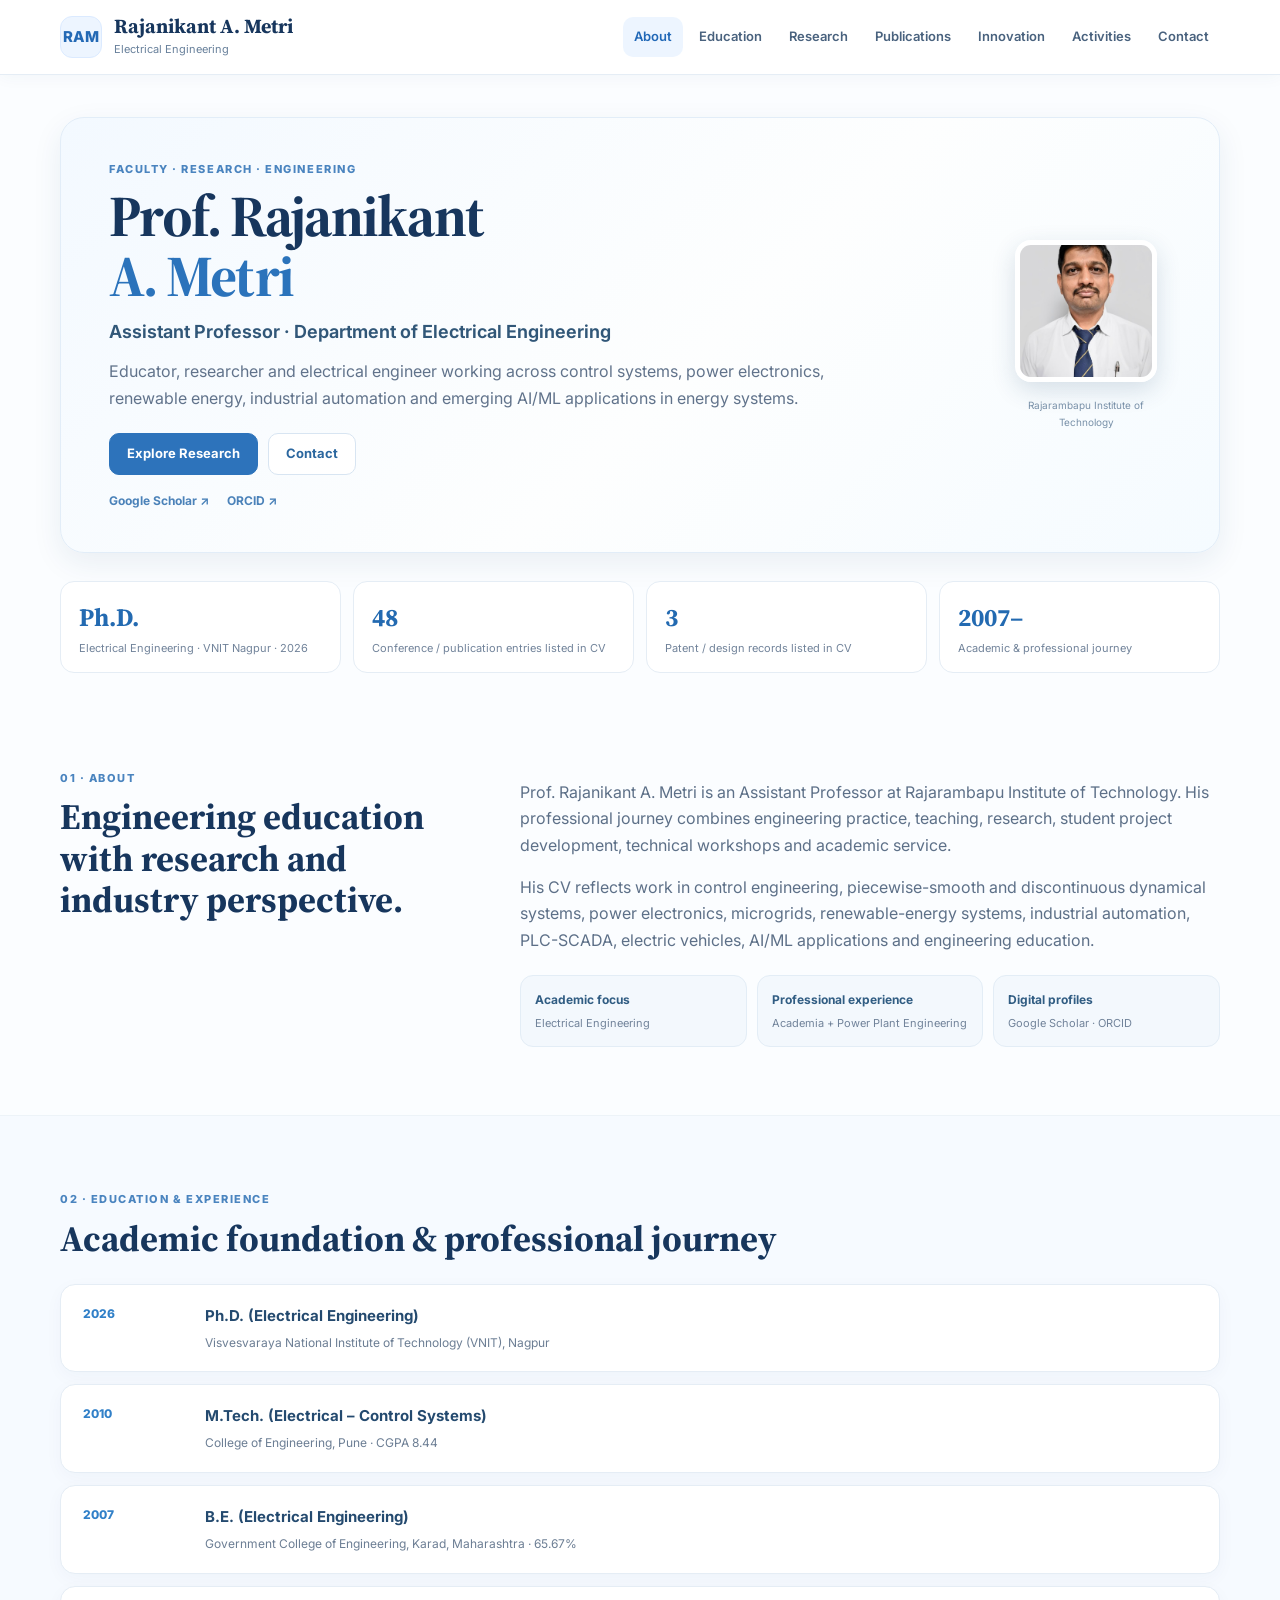
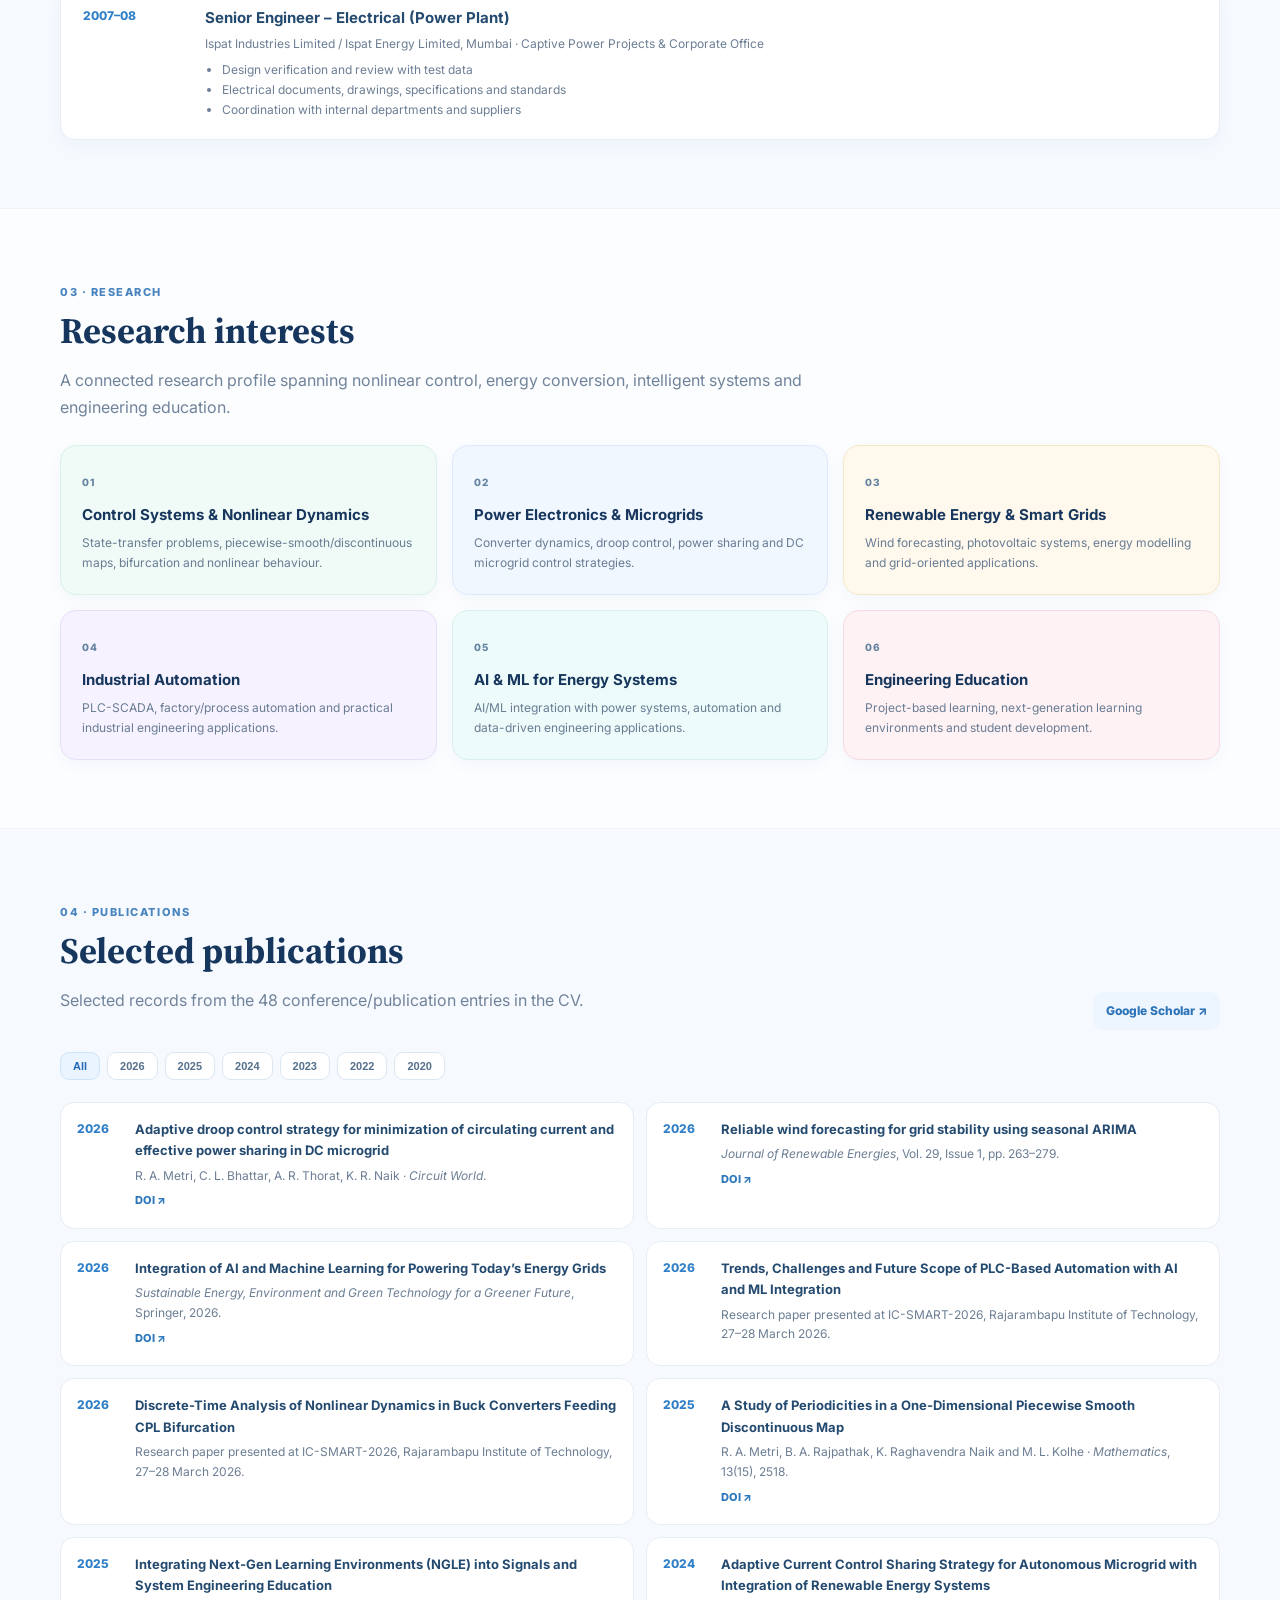
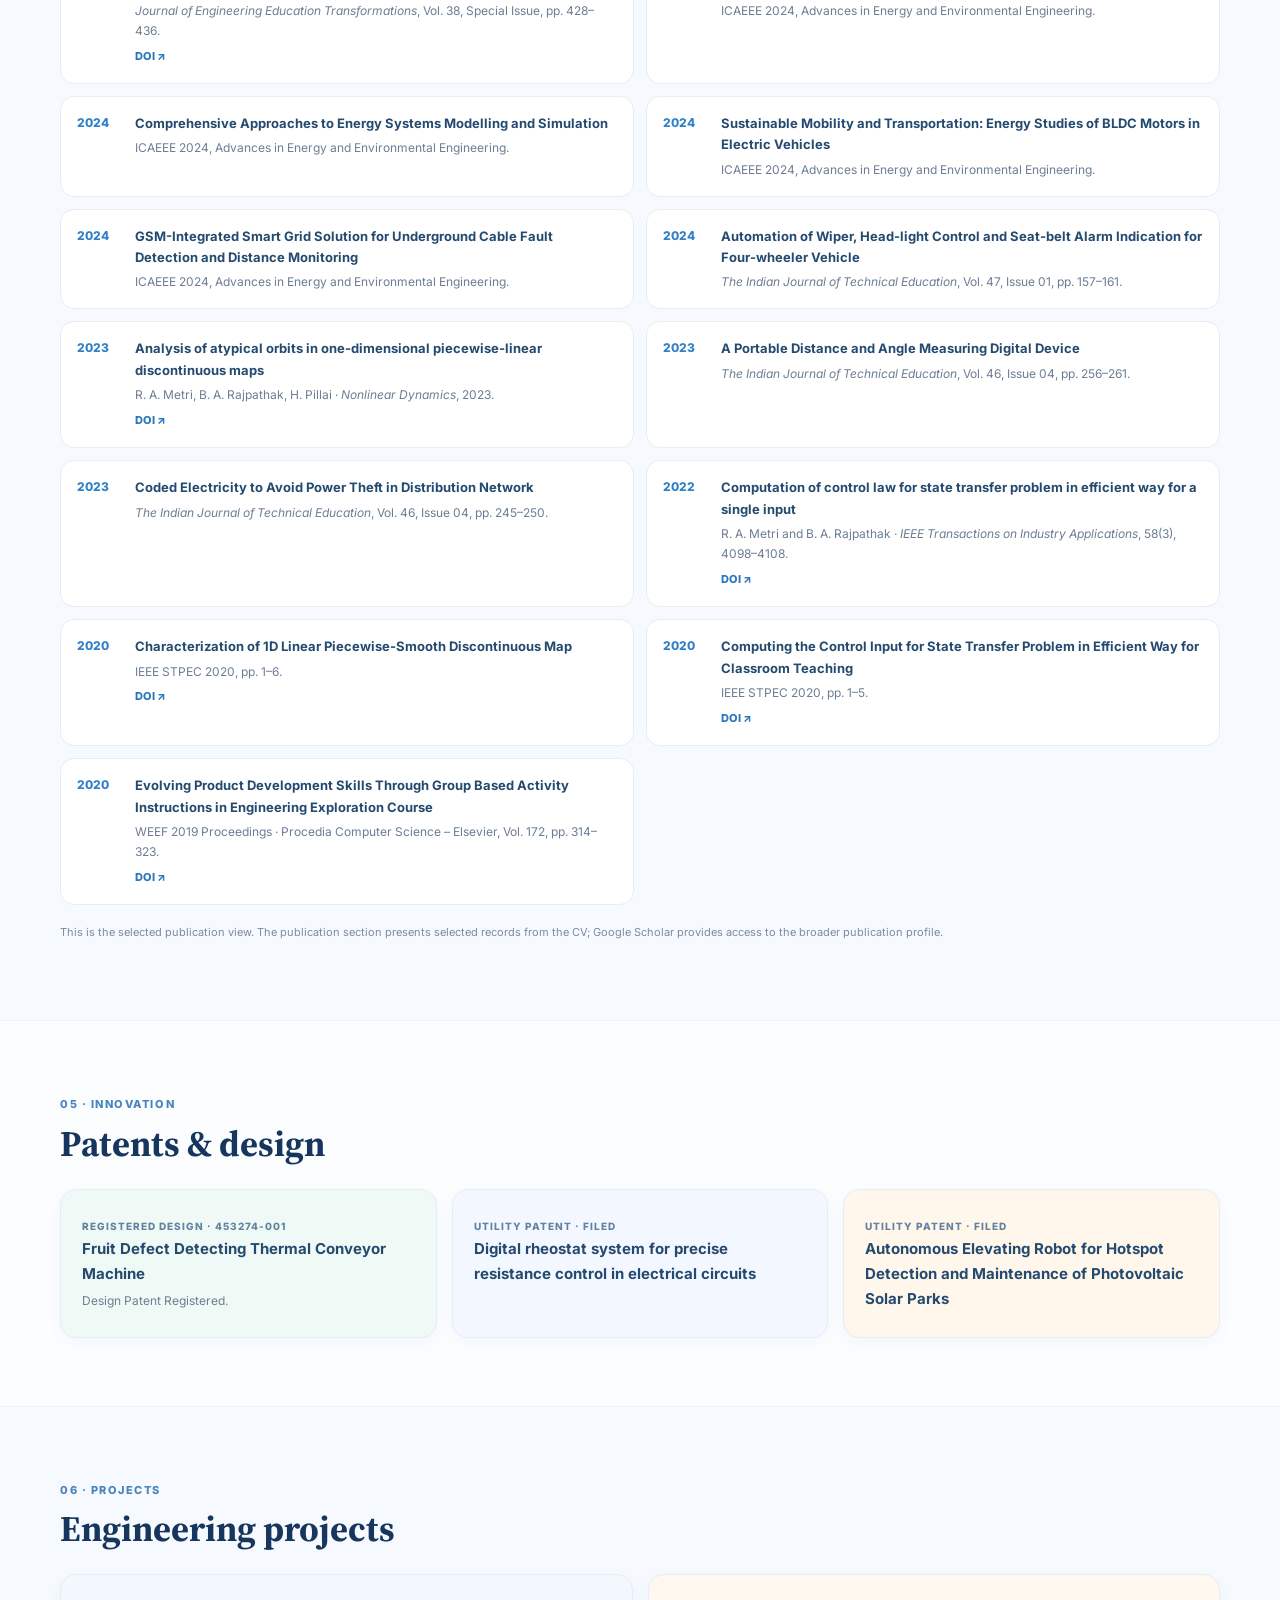
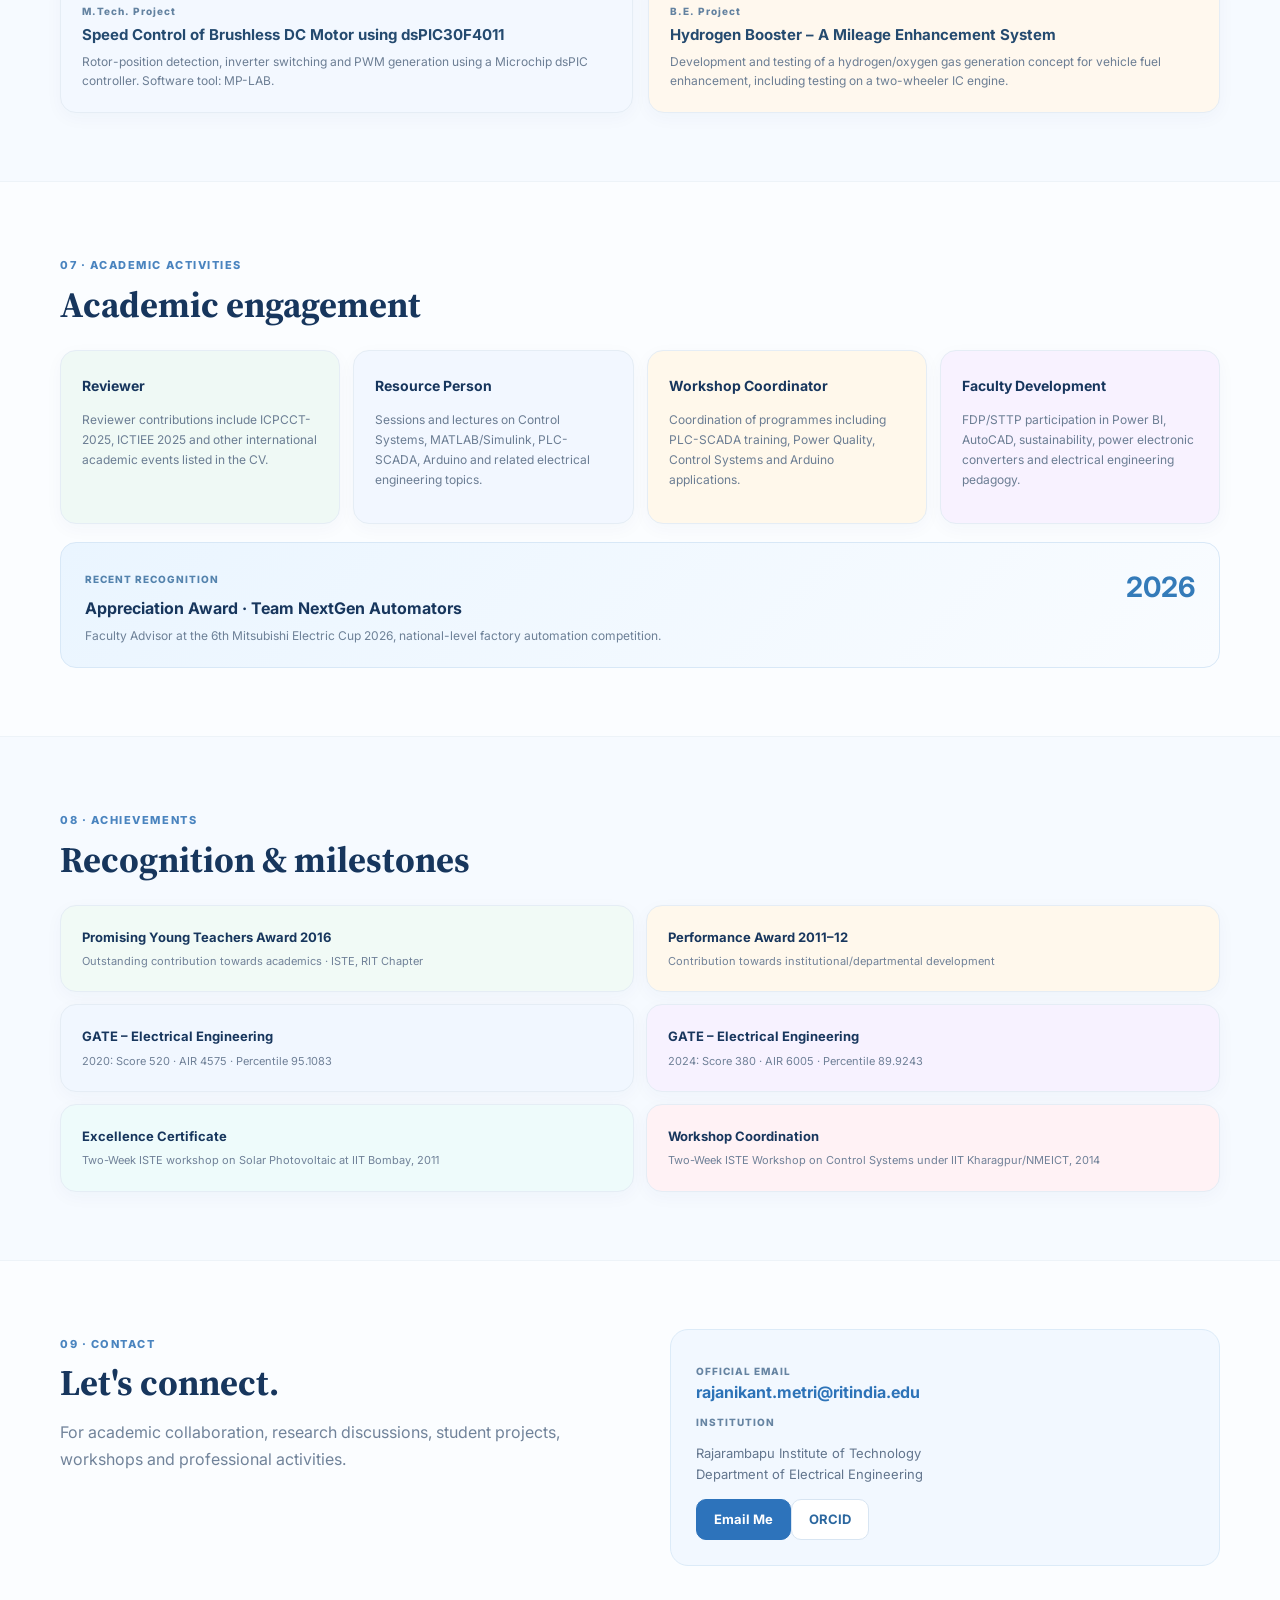
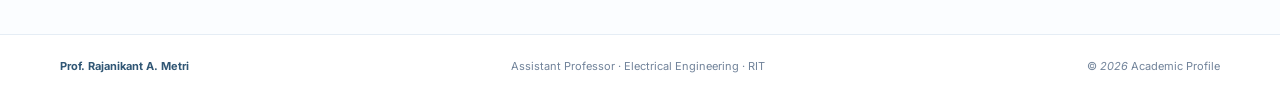
==== index.html @ 7e696e68 "Add files via upload" ====
<!doctype html>
<html lang="en">
<head>
<meta charset="utf-8"><meta name="viewport" content="width=device-width,initial-scale=1">
<meta name="description" content="Academic profile of Prof. Rajanikant A. Metri, Assistant Professor, Electrical Engineering.">
<title>Prof. Rajanikant A. Metri | Academic Profile</title>
<link rel="preconnect" href="https://fonts.googleapis.com"><link rel="preconnect" href="https://fonts.gstatic.com" crossorigin>
<link href="https://fonts.googleapis.com/css2?family=Inter:wght@400;500;600;700;800&family=Source+Serif+4:wght@500;600;700&display=swap" rel="stylesheet">
<link rel="stylesheet" href="styles.css">
</head>
<body>
<header><div class="wrap nav"><a class="brand" href="#home"><span class="brand-mark">RAM</span><span><strong>Rajanikant A. Metri</strong><small>Electrical Engineering</small></span></a>
<button id="menu">☰</button><nav id="nav"><a href="#about">About</a><a href="#education">Education</a><a href="#research">Research</a><a href="#publications">Publications</a><a href="#innovation">Innovation</a><a href="#activities">Activities</a><a href="#contact">Contact</a></nav></div></header>

<main>
<section id="home" class="hero"><div class="wrap hero-panel"><div class="hero-grid"><div>
<div class="kicker">FACULTY · RESEARCH · ENGINEERING</div>
<h1>Prof. Rajanikant<br><em>A. Metri</em></h1>
<h2>Assistant Professor · Department of Electrical Engineering</h2>
<p class="lead">Educator, researcher and electrical engineer working across control systems, power electronics, renewable energy, industrial automation and emerging AI/ML applications in energy systems.</p>
<div class="actions"><a class="btn dark" href="#research">Explore Research</a><a class="btn" href="#contact">Contact</a></div>
<div class="links"><a href="https://scholar.google.com/citations?user=2KTqIJsAAAAJ&hl=en&oi=ao" target="_blank">Google Scholar ↗</a><a href="https://orcid.org/0000-0002-3814-6115" target="_blank">ORCID ↗</a></div>
</div>
<div class="portrait"><img src="assets/RAM_Pic.jpeg" alt="Prof. Rajanikant A. Metri"><small>Rajarambapu Institute of Technology</small></div>
</div></div></section>

<section class="metrics"><div class="wrap metrics-grid"><div class="metric"><b>Ph.D.</b><span>Electrical Engineering · VNIT Nagpur · 2026</span></div><div class="metric"><b>48</b><span>Conference / publication entries listed in CV</span></div><div class="metric"><b>3</b><span>Patent / design records listed in CV</span></div><div class="metric"><b>2007–</b><span>Academic & professional journey</span></div></div></section>

<section id="about" class="section"><div class="wrap split"><div><label>01 · ABOUT</label><h2>Engineering education with research and industry perspective.</h2></div><div class="copy">
<p>Prof. Rajanikant A. Metri is an Assistant Professor at Rajarambapu Institute of Technology. His professional journey combines engineering practice, teaching, research, student project development, technical workshops and academic service.</p>
<p>His CV reflects work in control engineering, piecewise-smooth and discontinuous dynamical systems, power electronics, microgrids, renewable-energy systems, industrial automation, PLC-SCADA, electric vehicles, AI/ML applications and engineering education.</p>
<div class="quick"><div><b>Academic focus</b><span>Electrical Engineering</span></div><div><b>Professional experience</b><span>Academia + Power Plant Engineering</span></div><div><b>Digital profiles</b><span>Google Scholar · ORCID</span></div></div></div></div></section>

<section id="education" class="section soft"><div class="wrap"><label>02 · EDUCATION & EXPERIENCE</label><h2>Academic foundation & professional journey</h2><div class="timeline">
<article><time>2026</time><div><h3>Ph.D. (Electrical Engineering)</h3><p>Visvesvaraya National Institute of Technology (VNIT), Nagpur</p></div></article>
<article><time>2010</time><div><h3>M.Tech. (Electrical – Control Systems)</h3><p>College of Engineering, Pune · CGPA 8.44</p></div></article>
<article><time>2007</time><div><h3>B.E. (Electrical Engineering)</h3><p>Government College of Engineering, Karad, Maharashtra · 65.67%</p></div></article>
<article><time>2007–08</time><div><h3>Senior Engineer – Electrical (Power Plant)</h3><p>Ispat Industries Limited / Ispat Energy Limited, Mumbai · Captive Power Projects & Corporate Office</p><ul><li>Design verification and review with test data</li><li>Electrical documents, drawings, specifications and standards</li><li>Coordination with internal departments and suppliers</li></ul></div></article>
</div></div></section>

<section id="research" class="section"><div class="wrap"><label>03 · RESEARCH</label><h2>Research interests</h2><p class="sub">A connected research profile spanning nonlinear control, energy conversion, intelligent systems and engineering education.</p>
<div class="grid6">
<article><span>01</span><h3>Control Systems & Nonlinear Dynamics</h3><p>State-transfer problems, piecewise-smooth/discontinuous maps, bifurcation and nonlinear behaviour.</p></article>
<article><span>02</span><h3>Power Electronics & Microgrids</h3><p>Converter dynamics, droop control, power sharing and DC microgrid control strategies.</p></article>
<article><span>03</span><h3>Renewable Energy & Smart Grids</h3><p>Wind forecasting, photovoltaic systems, energy modelling and grid-oriented applications.</p></article>
<article><span>04</span><h3>Industrial Automation</h3><p>PLC-SCADA, factory/process automation and practical industrial engineering applications.</p></article>
<article><span>05</span><h3>AI & ML for Energy Systems</h3><p>AI/ML integration with power systems, automation and data-driven engineering applications.</p></article>
<article><span>06</span><h3>Engineering Education</h3><p>Project-based learning, next-generation learning environments and student development.</p></article>
</div></div></section>

<section id="publications" class="section soft"><div class="wrap"><label>04 · PUBLICATIONS</label><div class="section-head"><div><h2>Selected publications</h2><p class="sub">Selected records from the 48 conference/publication entries in the CV.</p></div><a class="scholar" href="https://scholar.google.com/citations?user=2KTqIJsAAAAJ&hl=en&oi=ao" target="_blank">Google Scholar ↗</a></div>
<div class="filters"><button class="active" data-y="all">All</button><button data-y="2026">2026</button><button data-y="2025">2025</button><button data-y="2024">2024</button><button data-y="2023">2023</button><button data-y="2022">2022</button><button data-y="2020">2020</button></div>
<div class="pubs">
<article data-y="2026"><time>2026</time><div><h3>Adaptive droop control strategy for minimization of circulating current and effective power sharing in DC microgrid</h3><p>R. A. Metri, C. L. Bhattar, A. R. Thorat, K. R. Naik · <i>Circuit World</i>.</p><a href="https://doi.org/10.1108/CW-11-2025-0316" target="_blank">DOI ↗</a></div></article>
<article data-y="2026"><time>2026</time><div><h3>Reliable wind forecasting for grid stability using seasonal ARIMA</h3><p><i>Journal of Renewable Energies</i>, Vol. 29, Issue 1, pp. 263–279.</p><a href="https://doi.org/10.54966/jreen.v29i1.1496" target="_blank">DOI ↗</a></div></article>
<article data-y="2026"><time>2026</time><div><h3>Integration of AI and Machine Learning for Powering Today’s Energy Grids</h3><p><i>Sustainable Energy, Environment and Green Technology for a Greener Future</i>, Springer, 2026.</p><a href="https://doi.org/10.1007/978-3-032-18334-7_1" target="_blank">DOI ↗</a></div></article>
<article data-y="2026"><time>2026</time><div><h3>Trends, Challenges and Future Scope of PLC-Based Automation with AI and ML Integration</h3><p>Research paper presented at IC-SMART-2026, Rajarambapu Institute of Technology, 27–28 March 2026.</p></div></article>
<article data-y="2026"><time>2026</time><div><h3>Discrete-Time Analysis of Nonlinear Dynamics in Buck Converters Feeding CPL Bifurcation</h3><p>Research paper presented at IC-SMART-2026, Rajarambapu Institute of Technology, 27–28 March 2026.</p></div></article>
<article data-y="2025"><time>2025</time><div><h3>A Study of Periodicities in a One-Dimensional Piecewise Smooth Discontinuous Map</h3><p>R. A. Metri, B. A. Rajpathak, K. Raghavendra Naik and M. L. Kolhe · <i>Mathematics</i>, 13(15), 2518.</p><a href="https://doi.org/10.3390/math13152518" target="_blank">DOI ↗</a></div></article>
<article data-y="2025"><time>2025</time><div><h3>Integrating Next-Gen Learning Environments (NGLE) into Signals and System Engineering Education</h3><p><i>Journal of Engineering Education Transformations</i>, Vol. 38, Special Issue, pp. 428–436.</p><a href="https://doi.org/10.16920/jeet/2025/v38is2/25052" target="_blank">DOI ↗</a></div></article>
<article data-y="2024"><time>2024</time><div><h3>Adaptive Current Control Sharing Strategy for Autonomous Microgrid with Integration of Renewable Energy Systems</h3><p>ICAEEE 2024, Advances in Energy and Environmental Engineering.</p></div></article>
<article data-y="2024"><time>2024</time><div><h3>Comprehensive Approaches to Energy Systems Modelling and Simulation</h3><p>ICAEEE 2024, Advances in Energy and Environmental Engineering.</p></div></article>
<article data-y="2024"><time>2024</time><div><h3>Sustainable Mobility and Transportation: Energy Studies of BLDC Motors in Electric Vehicles</h3><p>ICAEEE 2024, Advances in Energy and Environmental Engineering.</p></div></article>
<article data-y="2024"><time>2024</time><div><h3>GSM-Integrated Smart Grid Solution for Underground Cable Fault Detection and Distance Monitoring</h3><p>ICAEEE 2024, Advances in Energy and Environmental Engineering.</p></div></article>
<article data-y="2024"><time>2024</time><div><h3>Automation of Wiper, Head-light Control and Seat-belt Alarm Indication for Four-wheeler Vehicle</h3><p><i>The Indian Journal of Technical Education</i>, Vol. 47, Issue 01, pp. 157–161.</p></div></article>
<article data-y="2023"><time>2023</time><div><h3>Analysis of atypical orbits in one-dimensional piecewise-linear discontinuous maps</h3><p>R. A. Metri, B. A. Rajpathak, H. Pillai · <i>Nonlinear Dynamics</i>, 2023.</p><a href="https://doi.org/10.1007/s11071-023-08333-w" target="_blank">DOI ↗</a></div></article>
<article data-y="2023"><time>2023</time><div><h3>A Portable Distance and Angle Measuring Digital Device</h3><p><i>The Indian Journal of Technical Education</i>, Vol. 46, Issue 04, pp. 256–261.</p></div></article>
<article data-y="2023"><time>2023</time><div><h3>Coded Electricity to Avoid Power Theft in Distribution Network</h3><p><i>The Indian Journal of Technical Education</i>, Vol. 46, Issue 04, pp. 245–250.</p></div></article>
<article data-y="2022"><time>2022</time><div><h3>Computation of control law for state transfer problem in efficient way for a single input</h3><p>R. A. Metri and B. A. Rajpathak · <i>IEEE Transactions on Industry Applications</i>, 58(3), 4098–4108.</p><a href="https://doi.org/10.1109/TIA.2022.3159502" target="_blank">DOI ↗</a></div></article>
<article data-y="2020"><time>2020</time><div><h3>Characterization of 1D Linear Piecewise-Smooth Discontinuous Map</h3><p>IEEE STPEC 2020, pp. 1–6.</p><a href="https://doi.org/10.1109/STPEC49749.2020.9297744" target="_blank">DOI ↗</a></div></article>
<article data-y="2020"><time>2020</time><div><h3>Computing the Control Input for State Transfer Problem in Efficient Way for Classroom Teaching</h3><p>IEEE STPEC 2020, pp. 1–5.</p><a href="https://doi.org/10.1109/STPEC49749.2020.9297725" target="_blank">DOI ↗</a></div></article>
<article data-y="2020"><time>2020</time><div><h3>Evolving Product Development Skills Through Group Based Activity Instructions in Engineering Exploration Course</h3><p>WEEF 2019 Proceedings · Procedia Computer Science – Elsevier, Vol. 172, pp. 314–323.</p><a href="https://doi.org/10.1016/j.procs.2020.05.051" target="_blank">DOI ↗</a></div></article>
</div><p class="note">This is the selected publication view. The publication section presents selected records from the CV; Google Scholar provides access to the broader publication profile.</p>
</div></section>

<section id="innovation" class="section"><div class="wrap"><label>05 · INNOVATION</label><h2>Patents & design</h2><div class="cards">
<article><span>REGISTERED DESIGN · 453274-001</span><h3>Fruit Defect Detecting Thermal Conveyor Machine</h3><p>Design Patent Registered.</p></article>
<article><span>UTILITY PATENT · FILED</span><h3>Digital rheostat system for precise resistance control in electrical circuits</h3></article>
<article><span>UTILITY PATENT · FILED</span><h3>Autonomous Elevating Robot for Hotspot Detection and Maintenance of Photovoltaic Solar Parks</h3></article>
</div></div></section>

<section id="projects" class="section soft"><div class="wrap"><label>06 · PROJECTS</label><h2>Engineering projects</h2><div class="projects">
<article><span>M.Tech. Project</span><h3>Speed Control of Brushless DC Motor using dsPIC30F4011</h3><p>Rotor-position detection, inverter switching and PWM generation using a Microchip dsPIC controller. Software tool: MP-LAB.</p></article>
<article><span>B.E. Project</span><h3>Hydrogen Booster – A Mileage Enhancement System</h3><p>Development and testing of a hydrogen/oxygen gas generation concept for vehicle fuel enhancement, including testing on a two-wheeler IC engine.</p></article>
</div></div></section>

<section id="activities" class="section"><div class="wrap"><label>07 · ACADEMIC ACTIVITIES</label><h2>Academic engagement</h2><div class="activity">
<article><b>Reviewer</b><p>Reviewer contributions include ICPCCT-2025, ICTIEE 2025 and other international academic events listed in the CV.</p></article>
<article><b>Resource Person</b><p>Sessions and lectures on Control Systems, MATLAB/Simulink, PLC-SCADA, Arduino and related electrical engineering topics.</p></article>
<article><b>Workshop Coordinator</b><p>Coordination of programmes including PLC-SCADA training, Power Quality, Control Systems and Arduino applications.</p></article>
<article><b>Faculty Development</b><p>FDP/STTP participation in Power BI, AutoCAD, sustainability, power electronic converters and electrical engineering pedagogy.</p></article>
</div><div class="recognition"><div><span>RECENT RECOGNITION</span><h3>Appreciation Award · Team NextGen Automators</h3><p>Faculty Advisor at the 6th Mitsubishi Electric Cup 2026, national-level factory automation competition.</p></div><strong>2026</strong></div></div></section>

<section id="achievements" class="section soft"><div class="wrap"><label>08 · ACHIEVEMENTS</label><h2>Recognition & milestones</h2><div class="ach">
<article><b>Promising Young Teachers Award 2016</b><span>Outstanding contribution towards academics · ISTE, RIT Chapter</span></article>
<article><b>Performance Award 2011–12</b><span>Contribution towards institutional/departmental development</span></article>
<article><b>GATE – Electrical Engineering</b><span>2020: Score 520 · AIR 4575 · Percentile 95.1083</span></article>
<article><b>GATE – Electrical Engineering</b><span>2024: Score 380 · AIR 6005 · Percentile 89.9243</span></article>
<article><b>Excellence Certificate</b><span>Two-Week ISTE workshop on Solar Photovoltaic at IIT Bombay, 2011</span></article>
<article><b>Workshop Coordination</b><span>Two-Week ISTE Workshop on Control Systems under IIT Kharagpur/NMEICT, 2014</span></article>
</div></div></section>

<section id="contact" class="section"><div class="wrap contact"><div><label>09 · CONTACT</label><h2>Let's connect.</h2><p class="sub">For academic collaboration, research discussions, student projects, workshops and professional activities.</p></div><div class="contactbox">
<small>Official Email</small><a href="mailto:rajanikant.metri@ritindia.edu">rajanikant.metri@ritindia.edu</a><small>Institution</small><p>Rajarambapu Institute of Technology<br>Department of Electrical Engineering</p>
<div><a class="btn dark" href="mailto:rajanikant.metri@ritindia.edu">Email Me</a><a class="btn" href="https://orcid.org/0000-0002-3814-6115" target="_blank">ORCID</a></div></div></div></section>
</main>
<footer><div class="wrap"><b>Prof. Rajanikant A. Metri</b><span>Assistant Professor · Electrical Engineering · RIT</span><span>© <i id="year"></i> Academic Profile</span></div></footer>
<script src="script.js"></script>
</body></html>
---- styles.css ----
:root{--ink:#17365d;--muted:#61738b;--line:#e5edf5;--bg:#fbfdff;--white:#fff;--blue:#3b82d0;--shadow:0 10px 30px rgba(30,64,100,.08);--radius:18px}*{box-sizing:border-box}html{scroll-behavior:smooth}body{margin:0;background:var(--bg);color:var(--ink);font-family:Inter,Arial,sans-serif;line-height:1.65}a{color:inherit;text-decoration:none}.wrap{width:min(1160px,92%);margin:auto}header{position:sticky;top:0;z-index:20;background:rgba(255,255,255,.96);backdrop-filter:blur(12px);border-bottom:1px solid var(--line);box-shadow:0 3px 15px rgba(31,65,100,.04)}.nav{min-height:74px;display:flex;align-items:center;gap:25px}.brand{display:flex;align-items:center;gap:12px;margin-right:auto}.brand-mark{width:42px;height:42px;border-radius:12px;background:#edf5ff;display:grid;place-items:center;color:#2369b5;font-weight:800;font-size:15px;border:1px solid #dbeaff}.brand strong{display:block;font-family:'Source Serif 4',Georgia,serif;font-size:20px;line-height:1.1}.brand small{display:block;color:#68809b;font-size:11px;margin-top:3px}nav{display:flex;gap:5px;align-items:center}nav a{font-size:13px;font-weight:600;color:#49627e;padding:9px 11px;border-radius:10px;transition:.2s}nav a:hover,nav a.active{background:#edf5ff;color:#2168b7}#menu{display:none;border:0;background:none;font-size:24px;color:var(--ink)}.hero{padding:42px 0 28px}.hero-panel{background:linear-gradient(135deg,#f3f9ff 0%,#fdfefe 55%,#f5fbff 100%);border:1px solid #e2edf8;border-radius:24px;padding:42px 48px;box-shadow:var(--shadow)}.hero-grid{display:grid;grid-template-columns:1fr 170px;gap:42px;align-items:center}.kicker,label{font-size:11px;letter-spacing:.14em;font-weight:800;color:#4a84bf}.hero h1{font-family:'Source Serif 4',Georgia,serif;font-size:clamp(38px,5vw,58px);line-height:1.04;margin:8px 0 10px;letter-spacing:-.03em}.hero h1 em{font-style:normal;color:#2b73bb}.hero h2{font-size:18px;margin:0 0 12px;color:#315778;font-weight:650}.lead{font-size:16px;color:#61738b;max-width:760px;margin:0 0 22px}.portrait{text-align:center}.portrait img{width:142px;height:142px;object-fit:cover;border-radius:16px;border:5px solid #fff;box-shadow:0 8px 24px rgba(32,67,105,.16)}.portrait small{display:block;color:#7890a8;font-size:10px;margin-top:8px}.actions{display:flex;gap:10px;flex-wrap:wrap}.btn{display:inline-block;padding:9px 17px;border-radius:10px;border:1px solid #d8e5f2;background:#fff;color:#2b679f;font-size:13px;font-weight:700}.btn.dark{background:#2d73bb;color:#fff;border-color:#2d73bb}.links{display:flex;gap:18px;margin-top:16px;font-size:12px;font-weight:700;color:#4b82b9}.metrics{padding:0 0 22px}.metrics-grid{display:grid;grid-template-columns:repeat(4,1fr);gap:12px}.metric{background:#fff;border:1px solid var(--line);border-radius:14px;padding:15px 18px}.metric b{display:block;font-family:'Source Serif 4',Georgia,serif;font-size:25px;color:#236ab1}.metric span{display:block;font-size:11px;color:#71839a}.section{padding:68px 0}.section.soft{background:#f6faff;border-top:1px solid #edf3f8;border-bottom:1px solid #edf3f8}.section h2{font-family:'Source Serif 4',Georgia,serif;font-size:36px;line-height:1.15;margin:7px 0 13px}.sub{color:#71839a;max-width:760px}.split{display:grid;grid-template-columns:.8fr 1.4fr;gap:60px}.copy{color:#5d7088}.quick{display:grid;grid-template-columns:repeat(3,1fr);gap:10px;margin-top:22px}.quick div{background:#f3f8fd;border:1px solid #e3edf6;border-radius:13px;padding:14px}.quick b,.quick span{display:block}.quick b{font-size:12px;color:#315d83}.quick span{font-size:11px;color:#71839a;margin-top:4px}.section-head{display:flex;justify-content:space-between;align-items:end;gap:20px}.scholar{font-size:12px;font-weight:800;color:#2c73b8;background:#edf5ff;padding:9px 13px;border-radius:10px}.timeline{margin-top:25px;display:grid;gap:12px}.timeline article{display:grid;grid-template-columns:100px 1fr;gap:22px;background:#fff;border:1px solid var(--line);border-radius:15px;padding:19px 22px;box-shadow:0 5px 18px rgba(30,64,100,.035)}time{font-size:12px;font-weight:800;color:#3180c8}.timeline h3,.pubs h3,.cards h3,.projects h3{font-size:15px;margin:0 0 4px;color:#244a6f}.timeline p,.timeline ul,.pubs p,.cards p,.projects p{font-size:12px;color:#6c7e94;margin:0}.timeline ul{padding-left:17px;margin-top:6px}.grid6{display:grid;grid-template-columns:repeat(3,1fr);gap:15px;margin-top:25px}.grid6 article,.cards article,.projects article,.activity article,.ach article{background:#fff;border:1px solid var(--line);border-radius:16px;padding:21px;box-shadow:0 5px 18px rgba(30,64,100,.035)}.grid6 article:nth-child(1){background:#f0fbf7;border-color:#d9f1e7}.grid6 article:nth-child(2){background:#f1f7ff;border-color:#dceafd}.grid6 article:nth-child(3){background:#fff9ed;border-color:#f5e8c9}.grid6 article:nth-child(4){background:#f7f2ff;border-color:#e8def8}.grid6 article:nth-child(5){background:#eefbfb;border-color:#d8f0f0}.grid6 article:nth-child(6){background:#fff2f5;border-color:#f5dce4}.grid6 span,.cards span,.projects span{font-size:10px;font-weight:800;letter-spacing:.1em;color:#6382a0}.grid6 h3{font-size:15px;margin:10px 0 5px}.grid6 p{font-size:12px;color:#687c93;margin:0}.filters{display:flex;gap:7px;flex-wrap:wrap;margin:22px 0}.filters button{border:1px solid #dce7f1;background:#fff;color:#54708c;padding:7px 12px;border-radius:9px;font-weight:700;font-size:11px;cursor:pointer}.filters button.active,.filters button:hover{background:#eaf4ff;color:#2168b7;border-color:#cfe4f8}.pubs{display:grid;grid-template-columns:1fr 1fr;gap:12px}.pubs article{display:grid;grid-template-columns:46px 1fr;gap:12px;background:#fff;border:1px solid var(--line);border-radius:14px;padding:16px}.pubs h3{font-size:13px}.pubs a{font-size:11px;font-weight:800;color:#2e78bc}.note{font-size:11px;color:#7a8b9f;margin-top:18px}.cards,.projects{display:grid;grid-template-columns:repeat(3,1fr);gap:15px;margin-top:25px}.cards article:nth-child(1){background:#eff9f5}.cards article:nth-child(2){background:#f3f7ff}.cards article:nth-child(3){background:#fff7eb}.projects{grid-template-columns:1fr 1fr}.projects article:nth-child(1){background:#f3f8ff}.projects article:nth-child(2){background:#fff8ee}.activity{display:grid;grid-template-columns:repeat(4,1fr);gap:13px;margin-top:25px}.activity article:nth-child(1){background:#eff9f5}.activity article:nth-child(2){background:#f2f7ff}.activity article:nth-child(3){background:#fff8eb}.activity article:nth-child(4){background:#f8f2ff}.activity b{font-size:14px}.activity p{font-size:12px;color:#6b7d93}.recognition{margin-top:18px;background:linear-gradient(135deg,#eaf5ff,#f9fcff);border:1px solid #d8e8f7;border-radius:16px;padding:21px 24px;display:flex;justify-content:space-between;gap:20px}.recognition span{font-size:10px;font-weight:800;color:#5483ad;letter-spacing:.1em}.recognition h3{font-size:16px;margin:5px 0}.recognition p{font-size:12px;color:#6d8097;margin:0}.recognition strong{font-size:28px;color:#347bb9}.ach{display:grid;grid-template-columns:repeat(2,1fr);gap:12px;margin-top:25px}.ach article:nth-child(1){background:#f1faf6}.ach article:nth-child(2){background:#fff8ec}.ach article:nth-child(3){background:#f1f7ff}.ach article:nth-child(4){background:#f7f2ff}.ach article:nth-child(5){background:#eefbfb}.ach article:nth-child(6){background:#fff2f5}.ach b,.ach span{display:block}.ach b{font-size:13px}.ach span{font-size:11px;color:#708198;margin-top:4px}.contact{display:grid;grid-template-columns:1fr 1fr;gap:60px;align-items:start}.contactbox{background:#f2f8ff;border:1px solid #dcebf8;border-radius:18px;padding:25px}.contactbox small{display:block;font-size:10px;text-transform:uppercase;letter-spacing:.1em;color:#6684a2;font-weight:800;margin-top:8px}.contactbox a:not(.btn){font-weight:700;color:#2d73b8}.contactbox p{font-size:13px;color:#62758d}footer{border-top:1px solid var(--line);background:#fff;padding:22px 0;color:#71839a;font-size:11px}footer .wrap{display:flex;justify-content:space-between;gap:15px}footer b{color:#315775}@media(max-width:900px){nav{display:none}#menu{display:block}.nav.open nav{display:flex;position:absolute;top:74px;left:0;right:0;background:#fff;border-bottom:1px solid var(--line);padding:12px;flex-wrap:wrap}.hero-panel{padding:30px}.grid6{grid-template-columns:1fr 1fr}.activity{grid-template-columns:1fr 1fr}.cards{grid-template-columns:1fr}.metrics-grid{grid-template-columns:1fr 1fr}.pubs{grid-template-columns:1fr}}@media(max-width:650px){.hero-grid,.split,.contact{grid-template-columns:1fr}.portrait{order:-1;text-align:left}.portrait img{width:112px;height:112px}.quick,.grid6,.projects,.ach{grid-template-columns:1fr}.section{padding:48px 0}.section h2{font-size:30px}.hero-panel{padding:25px}.hero{padding-top:20px}footer .wrap{flex-direction:column}.timeline article{grid-template-columns:75px 1fr}}
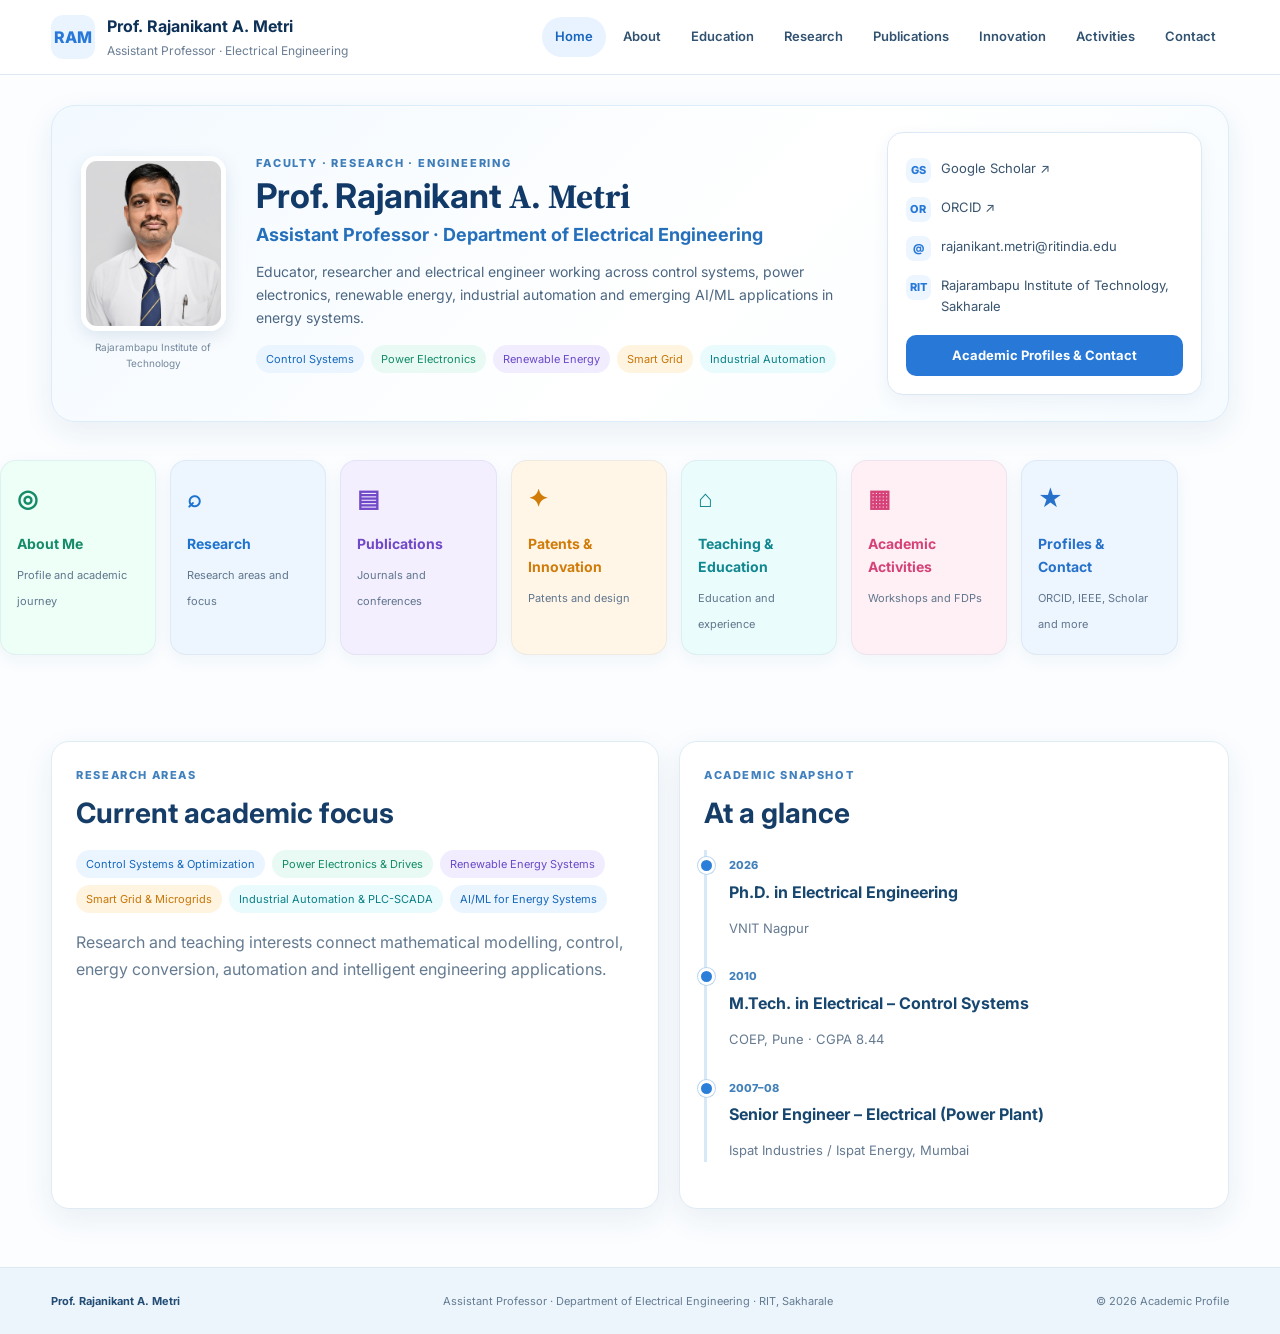
==== commit 43f22a00: "Add files via upload" ====
--- a/index.html
+++ b/index.html
@@ -1,109 +1,45 @@
 <!doctype html>
-<html lang="en">
-<head>
-<meta charset="utf-8"><meta name="viewport" content="width=device-width,initial-scale=1">
-<meta name="description" content="Academic profile of Prof. Rajanikant A. Metri, Assistant Professor, Electrical Engineering.">
-<title>Prof. Rajanikant A. Metri | Academic Profile</title>
-<link rel="preconnect" href="https://fonts.googleapis.com"><link rel="preconnect" href="https://fonts.gstatic.com" crossorigin>
-<link href="https://fonts.googleapis.com/css2?family=Inter:wght@400;500;600;700;800&family=Source+Serif+4:wght@500;600;700&display=swap" rel="stylesheet">
-<link rel="stylesheet" href="styles.css">
-</head>
+<html lang="en"><head><meta charset="utf-8"><meta name="viewport" content="width=device-width,initial-scale=1">
+<meta name="description" content="Academic profile of Prof. Rajanikant A. Metri, Assistant Professor, Electrical Engineering, Rajarambapu Institute of Technology.">
+<title>Home | Prof. Rajanikant A. Metri</title><link rel="stylesheet" href="styles.css"></head>
 <body>
-<header><div class="wrap nav"><a class="brand" href="#home"><span class="brand-mark">RAM</span><span><strong>Rajanikant A. Metri</strong><small>Electrical Engineering</small></span></a>
-<button id="menu">☰</button><nav id="nav"><a href="#about">About</a><a href="#education">Education</a><a href="#research">Research</a><a href="#publications">Publications</a><a href="#innovation">Innovation</a><a href="#activities">Activities</a><a href="#contact">Contact</a></nav></div></header>
-
+<header><div class="wrap nav"><a class="brand" href="index.html"><span class="brand-mark">RAM</span><span><strong>Prof. Rajanikant A. Metri</strong><small>Assistant Professor · Electrical Engineering</small></span></a><button class="menu" aria-label="Menu">☰</button><nav><a class="active" href="index.html">Home</a>
+<a href="about.html">About</a>
+<a href="education.html">Education</a>
+<a href="research.html">Research</a>
+<a href="publications.html">Publications</a>
+<a href="innovation.html">Innovation</a>
+<a href="activities.html">Activities</a>
+<a href="contact.html">Contact</a></nav></div></header>
 <main>
-<section id="home" class="hero"><div class="wrap hero-panel"><div class="hero-grid"><div>
-<div class="kicker">FACULTY · RESEARCH · ENGINEERING</div>
-<h1>Prof. Rajanikant<br><em>A. Metri</em></h1>
-<h2>Assistant Professor · Department of Electrical Engineering</h2>
-<p class="lead">Educator, researcher and electrical engineer working across control systems, power electronics, renewable energy, industrial automation and emerging AI/ML applications in energy systems.</p>
-<div class="actions"><a class="btn dark" href="#research">Explore Research</a><a class="btn" href="#contact">Contact</a></div>
-<div class="links"><a href="https://scholar.google.com/citations?user=2KTqIJsAAAAJ&hl=en&oi=ao" target="_blank">Google Scholar ↗</a><a href="https://orcid.org/0000-0002-3814-6115" target="_blank">ORCID ↗</a></div>
+<section class="hero"><div class="wrap hero-panel"><div class="hero-grid">
+<div class="portrait"><img src="assets/RAM_Pic.jpeg" alt="Prof. Rajanikant A. Metri"><small>Rajarambapu Institute of Technology</small></div>
+<div><div class="kicker">FACULTY · RESEARCH · ENGINEERING</div><h1>Prof. Rajanikant <em>A. Metri</em></h1><h2>Assistant Professor · Department of Electrical Engineering</h2>
+<p>Educator, researcher and electrical engineer working across control systems, power electronics, renewable energy, industrial automation and emerging AI/ML applications in energy systems.</p>
+<div class="chips"><span class="chip">Control Systems</span><span class="chip g">Power Electronics</span><span class="chip p">Renewable Energy</span><span class="chip o">Smart Grid</span><span class="chip t">Industrial Automation</span></div></div>
+<div class="hero-side"><div class="row"><span class="ico">GS</span><a href="https://scholar.google.com/citations?user=2KTqIJsAAAAJ&hl=en&authuser=1" target="_blank">Google Scholar ↗</a></div>
+<div class="row"><span class="ico">OR</span><a href="https://orcid.org/0000-0002-3814-6115" target="_blank">ORCID ↗</a></div>
+<div class="row"><span class="ico">@</span><a href="mailto:rajanikant.metri@ritindia.edu">rajanikant.metri@ritindia.edu</a></div>
+<div class="row"><span class="ico">RIT</span><span>Rajarambapu Institute of Technology, Sakharale</span></div>
+<a class="cv" href="contact.html">Academic Profiles & Contact</a></div>
+</div></div></section>
+<div class="wrap shortcut-grid">
+<a class="shortcut sc1" href="about.html"><div class="sicon">◎</div><b>About Me</b><small>Profile and academic journey</small></a>
+<a class="shortcut sc2" href="research.html"><div class="sicon">⌕</div><b>Research</b><small>Research areas and focus</small></a>
+<a class="shortcut sc3" href="publications.html"><div class="sicon">▤</div><b>Publications</b><small>Journals and conferences</small></a>
+<a class="shortcut sc4" href="innovation.html"><div class="sicon">✦</div><b>Patents & Innovation</b><small>Patents and design</small></a>
+<a class="shortcut sc5" href="education.html"><div class="sicon">⌂</div><b>Teaching & Education</b><small>Education and experience</small></a>
+<a class="shortcut sc6" href="activities.html"><div class="sicon">▦</div><b>Academic Activities</b><small>Workshops and FDPs</small></a>
+<a class="shortcut sc7" href="contact.html"><div class="sicon">★</div><b>Profiles & Contact</b><small>ORCID, IEEE, Scholar and more</small></a>
 </div>
-<div class="portrait"><img src="assets/RAM_Pic.jpeg" alt="Prof. Rajanikant A. Metri"><small>Rajarambapu Institute of Technology</small></div>
+<section class="section"><div class="wrap"><div class="info-grid">
+<div class="panel"><div class="label">RESEARCH AREAS</div><h2>Current academic focus</h2><div class="chips"><span class="chip">Control Systems & Optimization</span><span class="chip g">Power Electronics & Drives</span><span class="chip p">Renewable Energy Systems</span><span class="chip o">Smart Grid & Microgrids</span><span class="chip t">Industrial Automation & PLC-SCADA</span><span class="chip">AI/ML for Energy Systems</span></div><p class="sub">Research and teaching interests connect mathematical modelling, control, energy conversion, automation and intelligent engineering applications.</p></div>
+<div class="panel"><div class="label">ACADEMIC SNAPSHOT</div><h2>At a glance</h2><div class="timeline">
+<article><time>2026</time><h3>Ph.D. in Electrical Engineering</h3><p>VNIT Nagpur</p></article>
+<article><time>2010</time><h3>M.Tech. in Electrical – Control Systems</h3><p>COEP, Pune · CGPA 8.44</p></article>
+<article><time>2007–08</time><h3>Senior Engineer – Electrical (Power Plant)</h3><p>Ispat Industries / Ispat Energy, Mumbai</p></article>
+</div></div>
 </div></div></section>
-
-<section class="metrics"><div class="wrap metrics-grid"><div class="metric"><b>Ph.D.</b><span>Electrical Engineering · VNIT Nagpur · 2026</span></div><div class="metric"><b>48</b><span>Conference / publication entries listed in CV</span></div><div class="metric"><b>3</b><span>Patent / design records listed in CV</span></div><div class="metric"><b>2007–</b><span>Academic & professional journey</span></div></div></section>
-
-<section id="about" class="section"><div class="wrap split"><div><label>01 · ABOUT</label><h2>Engineering education with research and industry perspective.</h2></div><div class="copy">
-<p>Prof. Rajanikant A. Metri is an Assistant Professor at Rajarambapu Institute of Technology. His professional journey combines engineering practice, teaching, research, student project development, technical workshops and academic service.</p>
-<p>His CV reflects work in control engineering, piecewise-smooth and discontinuous dynamical systems, power electronics, microgrids, renewable-energy systems, industrial automation, PLC-SCADA, electric vehicles, AI/ML applications and engineering education.</p>
-<div class="quick"><div><b>Academic focus</b><span>Electrical Engineering</span></div><div><b>Professional experience</b><span>Academia + Power Plant Engineering</span></div><div><b>Digital profiles</b><span>Google Scholar · ORCID</span></div></div></div></div></section>
-
-<section id="education" class="section soft"><div class="wrap"><label>02 · EDUCATION & EXPERIENCE</label><h2>Academic foundation & professional journey</h2><div class="timeline">
-<article><time>2026</time><div><h3>Ph.D. (Electrical Engineering)</h3><p>Visvesvaraya National Institute of Technology (VNIT), Nagpur</p></div></article>
-<article><time>2010</time><div><h3>M.Tech. (Electrical – Control Systems)</h3><p>College of Engineering, Pune · CGPA 8.44</p></div></article>
-<article><time>2007</time><div><h3>B.E. (Electrical Engineering)</h3><p>Government College of Engineering, Karad, Maharashtra · 65.67%</p></div></article>
-<article><time>2007–08</time><div><h3>Senior Engineer – Electrical (Power Plant)</h3><p>Ispat Industries Limited / Ispat Energy Limited, Mumbai · Captive Power Projects & Corporate Office</p><ul><li>Design verification and review with test data</li><li>Electrical documents, drawings, specifications and standards</li><li>Coordination with internal departments and suppliers</li></ul></div></article>
-</div></div></section>
-
-<section id="research" class="section"><div class="wrap"><label>03 · RESEARCH</label><h2>Research interests</h2><p class="sub">A connected research profile spanning nonlinear control, energy conversion, intelligent systems and engineering education.</p>
-<div class="grid6">
-<article><span>01</span><h3>Control Systems & Nonlinear Dynamics</h3><p>State-transfer problems, piecewise-smooth/discontinuous maps, bifurcation and nonlinear behaviour.</p></article>
-<article><span>02</span><h3>Power Electronics & Microgrids</h3><p>Converter dynamics, droop control, power sharing and DC microgrid control strategies.</p></article>
-<article><span>03</span><h3>Renewable Energy & Smart Grids</h3><p>Wind forecasting, photovoltaic systems, energy modelling and grid-oriented applications.</p></article>
-<article><span>04</span><h3>Industrial Automation</h3><p>PLC-SCADA, factory/process automation and practical industrial engineering applications.</p></article>
-<article><span>05</span><h3>AI & ML for Energy Systems</h3><p>AI/ML integration with power systems, automation and data-driven engineering applications.</p></article>
-<article><span>06</span><h3>Engineering Education</h3><p>Project-based learning, next-generation learning environments and student development.</p></article>
-</div></div></section>
-
-<section id="publications" class="section soft"><div class="wrap"><label>04 · PUBLICATIONS</label><div class="section-head"><div><h2>Selected publications</h2><p class="sub">Selected records from the 48 conference/publication entries in the CV.</p></div><a class="scholar" href="https://scholar.google.com/citations?user=2KTqIJsAAAAJ&hl=en&oi=ao" target="_blank">Google Scholar ↗</a></div>
-<div class="filters"><button class="active" data-y="all">All</button><button data-y="2026">2026</button><button data-y="2025">2025</button><button data-y="2024">2024</button><button data-y="2023">2023</button><button data-y="2022">2022</button><button data-y="2020">2020</button></div>
-<div class="pubs">
-<article data-y="2026"><time>2026</time><div><h3>Adaptive droop control strategy for minimization of circulating current and effective power sharing in DC microgrid</h3><p>R. A. Metri, C. L. Bhattar, A. R. Thorat, K. R. Naik · <i>Circuit World</i>.</p><a href="https://doi.org/10.1108/CW-11-2025-0316" target="_blank">DOI ↗</a></div></article>
-<article data-y="2026"><time>2026</time><div><h3>Reliable wind forecasting for grid stability using seasonal ARIMA</h3><p><i>Journal of Renewable Energies</i>, Vol. 29, Issue 1, pp. 263–279.</p><a href="https://doi.org/10.54966/jreen.v29i1.1496" target="_blank">DOI ↗</a></div></article>
-<article data-y="2026"><time>2026</time><div><h3>Integration of AI and Machine Learning for Powering Today’s Energy Grids</h3><p><i>Sustainable Energy, Environment and Green Technology for a Greener Future</i>, Springer, 2026.</p><a href="https://doi.org/10.1007/978-3-032-18334-7_1" target="_blank">DOI ↗</a></div></article>
-<article data-y="2026"><time>2026</time><div><h3>Trends, Challenges and Future Scope of PLC-Based Automation with AI and ML Integration</h3><p>Research paper presented at IC-SMART-2026, Rajarambapu Institute of Technology, 27–28 March 2026.</p></div></article>
-<article data-y="2026"><time>2026</time><div><h3>Discrete-Time Analysis of Nonlinear Dynamics in Buck Converters Feeding CPL Bifurcation</h3><p>Research paper presented at IC-SMART-2026, Rajarambapu Institute of Technology, 27–28 March 2026.</p></div></article>
-<article data-y="2025"><time>2025</time><div><h3>A Study of Periodicities in a One-Dimensional Piecewise Smooth Discontinuous Map</h3><p>R. A. Metri, B. A. Rajpathak, K. Raghavendra Naik and M. L. Kolhe · <i>Mathematics</i>, 13(15), 2518.</p><a href="https://doi.org/10.3390/math13152518" target="_blank">DOI ↗</a></div></article>
-<article data-y="2025"><time>2025</time><div><h3>Integrating Next-Gen Learning Environments (NGLE) into Signals and System Engineering Education</h3><p><i>Journal of Engineering Education Transformations</i>, Vol. 38, Special Issue, pp. 428–436.</p><a href="https://doi.org/10.16920/jeet/2025/v38is2/25052" target="_blank">DOI ↗</a></div></article>
-<article data-y="2024"><time>2024</time><div><h3>Adaptive Current Control Sharing Strategy for Autonomous Microgrid with Integration of Renewable Energy Systems</h3><p>ICAEEE 2024, Advances in Energy and Environmental Engineering.</p></div></article>
-<article data-y="2024"><time>2024</time><div><h3>Comprehensive Approaches to Energy Systems Modelling and Simulation</h3><p>ICAEEE 2024, Advances in Energy and Environmental Engineering.</p></div></article>
-<article data-y="2024"><time>2024</time><div><h3>Sustainable Mobility and Transportation: Energy Studies of BLDC Motors in Electric Vehicles</h3><p>ICAEEE 2024, Advances in Energy and Environmental Engineering.</p></div></article>
-<article data-y="2024"><time>2024</time><div><h3>GSM-Integrated Smart Grid Solution for Underground Cable Fault Detection and Distance Monitoring</h3><p>ICAEEE 2024, Advances in Energy and Environmental Engineering.</p></div></article>
-<article data-y="2024"><time>2024</time><div><h3>Automation of Wiper, Head-light Control and Seat-belt Alarm Indication for Four-wheeler Vehicle</h3><p><i>The Indian Journal of Technical Education</i>, Vol. 47, Issue 01, pp. 157–161.</p></div></article>
-<article data-y="2023"><time>2023</time><div><h3>Analysis of atypical orbits in one-dimensional piecewise-linear discontinuous maps</h3><p>R. A. Metri, B. A. Rajpathak, H. Pillai · <i>Nonlinear Dynamics</i>, 2023.</p><a href="https://doi.org/10.1007/s11071-023-08333-w" target="_blank">DOI ↗</a></div></article>
-<article data-y="2023"><time>2023</time><div><h3>A Portable Distance and Angle Measuring Digital Device</h3><p><i>The Indian Journal of Technical Education</i>, Vol. 46, Issue 04, pp. 256–261.</p></div></article>
-<article data-y="2023"><time>2023</time><div><h3>Coded Electricity to Avoid Power Theft in Distribution Network</h3><p><i>The Indian Journal of Technical Education</i>, Vol. 46, Issue 04, pp. 245–250.</p></div></article>
-<article data-y="2022"><time>2022</time><div><h3>Computation of control law for state transfer problem in efficient way for a single input</h3><p>R. A. Metri and B. A. Rajpathak · <i>IEEE Transactions on Industry Applications</i>, 58(3), 4098–4108.</p><a href="https://doi.org/10.1109/TIA.2022.3159502" target="_blank">DOI ↗</a></div></article>
-<article data-y="2020"><time>2020</time><div><h3>Characterization of 1D Linear Piecewise-Smooth Discontinuous Map</h3><p>IEEE STPEC 2020, pp. 1–6.</p><a href="https://doi.org/10.1109/STPEC49749.2020.9297744" target="_blank">DOI ↗</a></div></article>
-<article data-y="2020"><time>2020</time><div><h3>Computing the Control Input for State Transfer Problem in Efficient Way for Classroom Teaching</h3><p>IEEE STPEC 2020, pp. 1–5.</p><a href="https://doi.org/10.1109/STPEC49749.2020.9297725" target="_blank">DOI ↗</a></div></article>
-<article data-y="2020"><time>2020</time><div><h3>Evolving Product Development Skills Through Group Based Activity Instructions in Engineering Exploration Course</h3><p>WEEF 2019 Proceedings · Procedia Computer Science – Elsevier, Vol. 172, pp. 314–323.</p><a href="https://doi.org/10.1016/j.procs.2020.05.051" target="_blank">DOI ↗</a></div></article>
-</div><p class="note">This is the selected publication view. The publication section presents selected records from the CV; Google Scholar provides access to the broader publication profile.</p>
-</div></section>
-
-<section id="innovation" class="section"><div class="wrap"><label>05 · INNOVATION</label><h2>Patents & design</h2><div class="cards">
-<article><span>REGISTERED DESIGN · 453274-001</span><h3>Fruit Defect Detecting Thermal Conveyor Machine</h3><p>Design Patent Registered.</p></article>
-<article><span>UTILITY PATENT · FILED</span><h3>Digital rheostat system for precise resistance control in electrical circuits</h3></article>
-<article><span>UTILITY PATENT · FILED</span><h3>Autonomous Elevating Robot for Hotspot Detection and Maintenance of Photovoltaic Solar Parks</h3></article>
-</div></div></section>
-
-<section id="projects" class="section soft"><div class="wrap"><label>06 · PROJECTS</label><h2>Engineering projects</h2><div class="projects">
-<article><span>M.Tech. Project</span><h3>Speed Control of Brushless DC Motor using dsPIC30F4011</h3><p>Rotor-position detection, inverter switching and PWM generation using a Microchip dsPIC controller. Software tool: MP-LAB.</p></article>
-<article><span>B.E. Project</span><h3>Hydrogen Booster – A Mileage Enhancement System</h3><p>Development and testing of a hydrogen/oxygen gas generation concept for vehicle fuel enhancement, including testing on a two-wheeler IC engine.</p></article>
-</div></div></section>
-
-<section id="activities" class="section"><div class="wrap"><label>07 · ACADEMIC ACTIVITIES</label><h2>Academic engagement</h2><div class="activity">
-<article><b>Reviewer</b><p>Reviewer contributions include ICPCCT-2025, ICTIEE 2025 and other international academic events listed in the CV.</p></article>
-<article><b>Resource Person</b><p>Sessions and lectures on Control Systems, MATLAB/Simulink, PLC-SCADA, Arduino and related electrical engineering topics.</p></article>
-<article><b>Workshop Coordinator</b><p>Coordination of programmes including PLC-SCADA training, Power Quality, Control Systems and Arduino applications.</p></article>
-<article><b>Faculty Development</b><p>FDP/STTP participation in Power BI, AutoCAD, sustainability, power electronic converters and electrical engineering pedagogy.</p></article>
-</div><div class="recognition"><div><span>RECENT RECOGNITION</span><h3>Appreciation Award · Team NextGen Automators</h3><p>Faculty Advisor at the 6th Mitsubishi Electric Cup 2026, national-level factory automation competition.</p></div><strong>2026</strong></div></div></section>
-
-<section id="achievements" class="section soft"><div class="wrap"><label>08 · ACHIEVEMENTS</label><h2>Recognition & milestones</h2><div class="ach">
-<article><b>Promising Young Teachers Award 2016</b><span>Outstanding contribution towards academics · ISTE, RIT Chapter</span></article>
-<article><b>Performance Award 2011–12</b><span>Contribution towards institutional/departmental development</span></article>
-<article><b>GATE – Electrical Engineering</b><span>2020: Score 520 · AIR 4575 · Percentile 95.1083</span></article>
-<article><b>GATE – Electrical Engineering</b><span>2024: Score 380 · AIR 6005 · Percentile 89.9243</span></article>
-<article><b>Excellence Certificate</b><span>Two-Week ISTE workshop on Solar Photovoltaic at IIT Bombay, 2011</span></article>
-<article><b>Workshop Coordination</b><span>Two-Week ISTE Workshop on Control Systems under IIT Kharagpur/NMEICT, 2014</span></article>
-</div></div></section>
-
-<section id="contact" class="section"><div class="wrap contact"><div><label>09 · CONTACT</label><h2>Let's connect.</h2><p class="sub">For academic collaboration, research discussions, student projects, workshops and professional activities.</p></div><div class="contactbox">
-<small>Official Email</small><a href="mailto:rajanikant.metri@ritindia.edu">rajanikant.metri@ritindia.edu</a><small>Institution</small><p>Rajarambapu Institute of Technology<br>Department of Electrical Engineering</p>
-<div><a class="btn dark" href="mailto:rajanikant.metri@ritindia.edu">Email Me</a><a class="btn" href="https://orcid.org/0000-0002-3814-6115" target="_blank">ORCID</a></div></div></div></section>
 </main>
-<footer><div class="wrap"><b>Prof. Rajanikant A. Metri</b><span>Assistant Professor · Electrical Engineering · RIT</span><span>© <i id="year"></i> Academic Profile</span></div></footer>
-<script src="script.js"></script>
-</body></html>+<footer><div class="wrap foot"><b>Prof. Rajanikant A. Metri</b><span>Assistant Professor · Department of Electrical Engineering · RIT, Sakharale</span><span>© <span class="year-now"></span> Academic Profile</span></div></footer>
+<script src="script.js"></script></body></html>
--- a/styles.css
+++ b/styles.css
@@ -1 +1,29 @@
-:root{--ink:#17365d;--muted:#61738b;--line:#e5edf5;--bg:#fbfdff;--white:#fff;--blue:#3b82d0;--shadow:0 10px 30px rgba(30,64,100,.08);--radius:18px}*{box-sizing:border-box}html{scroll-behavior:smooth}body{margin:0;background:var(--bg);color:var(--ink);font-family:Inter,Arial,sans-serif;line-height:1.65}a{color:inherit;text-decoration:none}.wrap{width:min(1160px,92%);margin:auto}header{position:sticky;top:0;z-index:20;background:rgba(255,255,255,.96);backdrop-filter:blur(12px);border-bottom:1px solid var(--line);box-shadow:0 3px 15px rgba(31,65,100,.04)}.nav{min-height:74px;display:flex;align-items:center;gap:25px}.brand{display:flex;align-items:center;gap:12px;margin-right:auto}.brand-mark{width:42px;height:42px;border-radius:12px;background:#edf5ff;display:grid;place-items:center;color:#2369b5;font-weight:800;font-size:15px;border:1px solid #dbeaff}.brand strong{display:block;font-family:'Source Serif 4',Georgia,serif;font-size:20px;line-height:1.1}.brand small{display:block;color:#68809b;font-size:11px;margin-top:3px}nav{display:flex;gap:5px;align-items:center}nav a{font-size:13px;font-weight:600;color:#49627e;padding:9px 11px;border-radius:10px;transition:.2s}nav a:hover,nav a.active{background:#edf5ff;color:#2168b7}#menu{display:none;border:0;background:none;font-size:24px;color:var(--ink)}.hero{padding:42px 0 28px}.hero-panel{background:linear-gradient(135deg,#f3f9ff 0%,#fdfefe 55%,#f5fbff 100%);border:1px solid #e2edf8;border-radius:24px;padding:42px 48px;box-shadow:var(--shadow)}.hero-grid{display:grid;grid-template-columns:1fr 170px;gap:42px;align-items:center}.kicker,label{font-size:11px;letter-spacing:.14em;font-weight:800;color:#4a84bf}.hero h1{font-family:'Source Serif 4',Georgia,serif;font-size:clamp(38px,5vw,58px);line-height:1.04;margin:8px 0 10px;letter-spacing:-.03em}.hero h1 em{font-style:normal;color:#2b73bb}.hero h2{font-size:18px;margin:0 0 12px;color:#315778;font-weight:650}.lead{font-size:16px;color:#61738b;max-width:760px;margin:0 0 22px}.portrait{text-align:center}.portrait img{width:142px;height:142px;object-fit:cover;border-radius:16px;border:5px solid #fff;box-shadow:0 8px 24px rgba(32,67,105,.16)}.portrait small{display:block;color:#7890a8;font-size:10px;margin-top:8px}.actions{display:flex;gap:10px;flex-wrap:wrap}.btn{display:inline-block;padding:9px 17px;border-radius:10px;border:1px solid #d8e5f2;background:#fff;color:#2b679f;font-size:13px;font-weight:700}.btn.dark{background:#2d73bb;color:#fff;border-color:#2d73bb}.links{display:flex;gap:18px;margin-top:16px;font-size:12px;font-weight:700;color:#4b82b9}.metrics{padding:0 0 22px}.metrics-grid{display:grid;grid-template-columns:repeat(4,1fr);gap:12px}.metric{background:#fff;border:1px solid var(--line);border-radius:14px;padding:15px 18px}.metric b{display:block;font-family:'Source Serif 4',Georgia,serif;font-size:25px;color:#236ab1}.metric span{display:block;font-size:11px;color:#71839a}.section{padding:68px 0}.section.soft{background:#f6faff;border-top:1px solid #edf3f8;border-bottom:1px solid #edf3f8}.section h2{font-family:'Source Serif 4',Georgia,serif;font-size:36px;line-height:1.15;margin:7px 0 13px}.sub{color:#71839a;max-width:760px}.split{display:grid;grid-template-columns:.8fr 1.4fr;gap:60px}.copy{color:#5d7088}.quick{display:grid;grid-template-columns:repeat(3,1fr);gap:10px;margin-top:22px}.quick div{background:#f3f8fd;border:1px solid #e3edf6;border-radius:13px;padding:14px}.quick b,.quick span{display:block}.quick b{font-size:12px;color:#315d83}.quick span{font-size:11px;color:#71839a;margin-top:4px}.section-head{display:flex;justify-content:space-between;align-items:end;gap:20px}.scholar{font-size:12px;font-weight:800;color:#2c73b8;background:#edf5ff;padding:9px 13px;border-radius:10px}.timeline{margin-top:25px;display:grid;gap:12px}.timeline article{display:grid;grid-template-columns:100px 1fr;gap:22px;background:#fff;border:1px solid var(--line);border-radius:15px;padding:19px 22px;box-shadow:0 5px 18px rgba(30,64,100,.035)}time{font-size:12px;font-weight:800;color:#3180c8}.timeline h3,.pubs h3,.cards h3,.projects h3{font-size:15px;margin:0 0 4px;color:#244a6f}.timeline p,.timeline ul,.pubs p,.cards p,.projects p{font-size:12px;color:#6c7e94;margin:0}.timeline ul{padding-left:17px;margin-top:6px}.grid6{display:grid;grid-template-columns:repeat(3,1fr);gap:15px;margin-top:25px}.grid6 article,.cards article,.projects article,.activity article,.ach article{background:#fff;border:1px solid var(--line);border-radius:16px;padding:21px;box-shadow:0 5px 18px rgba(30,64,100,.035)}.grid6 article:nth-child(1){background:#f0fbf7;border-color:#d9f1e7}.grid6 article:nth-child(2){background:#f1f7ff;border-color:#dceafd}.grid6 article:nth-child(3){background:#fff9ed;border-color:#f5e8c9}.grid6 article:nth-child(4){background:#f7f2ff;border-color:#e8def8}.grid6 article:nth-child(5){background:#eefbfb;border-color:#d8f0f0}.grid6 article:nth-child(6){background:#fff2f5;border-color:#f5dce4}.grid6 span,.cards span,.projects span{font-size:10px;font-weight:800;letter-spacing:.1em;color:#6382a0}.grid6 h3{font-size:15px;margin:10px 0 5px}.grid6 p{font-size:12px;color:#687c93;margin:0}.filters{display:flex;gap:7px;flex-wrap:wrap;margin:22px 0}.filters button{border:1px solid #dce7f1;background:#fff;color:#54708c;padding:7px 12px;border-radius:9px;font-weight:700;font-size:11px;cursor:pointer}.filters button.active,.filters button:hover{background:#eaf4ff;color:#2168b7;border-color:#cfe4f8}.pubs{display:grid;grid-template-columns:1fr 1fr;gap:12px}.pubs article{display:grid;grid-template-columns:46px 1fr;gap:12px;background:#fff;border:1px solid var(--line);border-radius:14px;padding:16px}.pubs h3{font-size:13px}.pubs a{font-size:11px;font-weight:800;color:#2e78bc}.note{font-size:11px;color:#7a8b9f;margin-top:18px}.cards,.projects{display:grid;grid-template-columns:repeat(3,1fr);gap:15px;margin-top:25px}.cards article:nth-child(1){background:#eff9f5}.cards article:nth-child(2){background:#f3f7ff}.cards article:nth-child(3){background:#fff7eb}.projects{grid-template-columns:1fr 1fr}.projects article:nth-child(1){background:#f3f8ff}.projects article:nth-child(2){background:#fff8ee}.activity{display:grid;grid-template-columns:repeat(4,1fr);gap:13px;margin-top:25px}.activity article:nth-child(1){background:#eff9f5}.activity article:nth-child(2){background:#f2f7ff}.activity article:nth-child(3){background:#fff8eb}.activity article:nth-child(4){background:#f8f2ff}.activity b{font-size:14px}.activity p{font-size:12px;color:#6b7d93}.recognition{margin-top:18px;background:linear-gradient(135deg,#eaf5ff,#f9fcff);border:1px solid #d8e8f7;border-radius:16px;padding:21px 24px;display:flex;justify-content:space-between;gap:20px}.recognition span{font-size:10px;font-weight:800;color:#5483ad;letter-spacing:.1em}.recognition h3{font-size:16px;margin:5px 0}.recognition p{font-size:12px;color:#6d8097;margin:0}.recognition strong{font-size:28px;color:#347bb9}.ach{display:grid;grid-template-columns:repeat(2,1fr);gap:12px;margin-top:25px}.ach article:nth-child(1){background:#f1faf6}.ach article:nth-child(2){background:#fff8ec}.ach article:nth-child(3){background:#f1f7ff}.ach article:nth-child(4){background:#f7f2ff}.ach article:nth-child(5){background:#eefbfb}.ach article:nth-child(6){background:#fff2f5}.ach b,.ach span{display:block}.ach b{font-size:13px}.ach span{font-size:11px;color:#708198;margin-top:4px}.contact{display:grid;grid-template-columns:1fr 1fr;gap:60px;align-items:start}.contactbox{background:#f2f8ff;border:1px solid #dcebf8;border-radius:18px;padding:25px}.contactbox small{display:block;font-size:10px;text-transform:uppercase;letter-spacing:.1em;color:#6684a2;font-weight:800;margin-top:8px}.contactbox a:not(.btn){font-weight:700;color:#2d73b8}.contactbox p{font-size:13px;color:#62758d}footer{border-top:1px solid var(--line);background:#fff;padding:22px 0;color:#71839a;font-size:11px}footer .wrap{display:flex;justify-content:space-between;gap:15px}footer b{color:#315775}@media(max-width:900px){nav{display:none}#menu{display:block}.nav.open nav{display:flex;position:absolute;top:74px;left:0;right:0;background:#fff;border-bottom:1px solid var(--line);padding:12px;flex-wrap:wrap}.hero-panel{padding:30px}.grid6{grid-template-columns:1fr 1fr}.activity{grid-template-columns:1fr 1fr}.cards{grid-template-columns:1fr}.metrics-grid{grid-template-columns:1fr 1fr}.pubs{grid-template-columns:1fr}}@media(max-width:650px){.hero-grid,.split,.contact{grid-template-columns:1fr}.portrait{order:-1;text-align:left}.portrait img{width:112px;height:112px}.quick,.grid6,.projects,.ach{grid-template-columns:1fr}.section{padding:48px 0}.section h2{font-size:30px}.hero-panel{padding:25px}.hero{padding-top:20px}footer .wrap{flex-direction:column}.timeline article{grid-template-columns:75px 1fr}}
+
+@import url('https://fonts.googleapis.com/css2?family=Inter:wght@400;500;600;700;800&family=Source+Serif+4:wght@600;700&display=swap');
+:root{
+ --navy:#12365f; --blue:#2878d8; --ink:#17324f; --muted:#60738a; --line:#dce8f4;
+ --bg:#fbfdff; --soft:#f3f8fd; --white:#fff;
+ --green:#18a77a; --purple:#7655d6; --orange:#ed8b19; --teal:#149aa1; --pink:#e34c83;
+ --shadow:0 10px 30px rgba(28,72,112,.08);
+}
+*{box-sizing:border-box} html{scroll-behavior:smooth} body{margin:0;background:var(--bg);color:var(--ink);font-family:Inter,Arial,sans-serif;line-height:1.65}
+a{color:inherit;text-decoration:none} .wrap{width:min(1180px,92%);margin:auto}
+header{position:sticky;top:0;z-index:50;background:rgba(255,255,255,.96);backdrop-filter:blur(10px);border-bottom:1px solid var(--line)}
+.nav{min-height:74px;display:flex;align-items:center;gap:22px}
+.brand{display:flex;align-items:center;gap:12px;margin-right:auto}.brand-mark{width:44px;height:44px;border-radius:12px;background:#eaf4ff;color:var(--blue);display:grid;place-items:center;font-weight:800}.brand strong{display:block;font-size:16px;color:#0e3158}.brand small{display:block;color:#6a7e94;font-size:12px;margin-top:1px}
+nav{display:flex;gap:4px;align-items:center}nav a{padding:9px 13px;border-radius:20px;color:#315270;font-size:13px;font-weight:600}nav a:hover,nav a.active{background:#e8f3ff;color:#1765bd}
+.menu{display:none;border:0;background:#eef6ff;border-radius:10px;padding:8px 11px;color:var(--navy);font-size:20px}
+.hero{padding:30px 0 22px}.hero-panel{background:linear-gradient(135deg,#f2f9ff 0%,#ffffff 56%,#f5fbff 100%);border:1px solid #dcecf9;border-radius:24px;box-shadow:var(--shadow);padding:26px}
+.hero-grid{display:grid;grid-template-columns:150px 1fr 315px;gap:28px;align-items:center}.portrait{display:flex;flex-direction:column;align-items:center;gap:8px}.portrait img{width:145px;height:175px;object-fit:cover;border-radius:16px;border:5px solid white;box-shadow:0 6px 18px rgba(31,74,115,.12)}.portrait small{font-size:10px;color:#73879b;text-align:center}
+.kicker{font-size:11px;letter-spacing:1.8px;color:#3f7db9;font-weight:800}.hero h1{font-size:34px;line-height:1.12;margin:5px 0 5px;color:#113a68}.hero h1 em{font-family:"Source Serif 4",serif;font-style:normal}.hero h2{font-size:18px;color:#2670bb;margin:0 0 10px}.hero p{font-size:14px;color:#4c6782;max-width:700px;margin:0 0 16px}.hero-side{background:#fff;border:1px solid #dce9f5;border-radius:16px;padding:18px;box-shadow:0 6px 18px rgba(29,75,114,.06)}.hero-side .row{display:flex;gap:10px;align-items:flex-start;padding:7px 0;font-size:13px;color:#39546e}.hero-side .ico{width:25px;height:25px;border-radius:8px;background:#edf6ff;color:#2878d8;display:grid;place-items:center;font-size:11px;font-weight:800;flex:none}.hero-side .cv{display:block;text-align:center;background:#2878d8;color:white;padding:10px 12px;border-radius:10px;margin-top:10px;font-weight:700;font-size:13px}
+.chips{display:flex;flex-wrap:wrap;gap:7px}.chip{font-size:11px;padding:5px 10px;border-radius:999px;background:#eaf5ff;color:#1768bd}.chip.g{background:#e8faf3;color:#138b67}.chip.p{background:#f1edff;color:#6949c8}.chip.o{background:#fff4df;color:#c77608}.chip.t{background:#e9fbfc;color:#0a7f87}
+.shortcut-grid{display:grid;grid-template-columns:repeat(7,1fr);gap:14px;margin:16px 0 28px}.shortcut{min-height:135px;padding:18px 16px;border-radius:16px;border:1px solid rgba(50,90,130,.08);box-shadow:0 5px 18px rgba(30,70,110,.05);transition:.2s}.shortcut:hover{transform:translateY(-3px);box-shadow:0 12px 25px rgba(30,70,110,.10)}.shortcut .sicon{font-size:24px;font-weight:800;margin-bottom:13px}.shortcut b{display:block;font-size:14px;margin-bottom:5px}.shortcut small{color:#60768d;font-size:11px}.sc1{background:#edfff7;color:#168b69}.sc2{background:#edf6ff;color:#1d73cf}.sc3{background:#f4efff;color:#7048c8}.sc4{background:#fff6e8;color:#d17b08}.sc5{background:#eafcfc;color:#11878f}.sc6{background:#fff0f5;color:#d64278}.sc7{background:#edf5ff;color:#2671ca}
+.section{padding:58px 0}.section.soft{background:#f7fbff;border-top:1px solid #edf4fa;border-bottom:1px solid #edf4fa}.section h1,.section h2{color:#153d68}.section h1{font-size:34px;margin:6px 0 10px}.section h2{font-size:28px;margin:6px 0 14px}.section h3{color:#17466f}.label{font-size:11px;letter-spacing:1.6px;font-weight:800;color:#4281bd}.sub{color:#657b91;max-width:800px}.grid{display:grid;grid-template-columns:repeat(3,1fr);gap:18px}.card{background:#fff;border:1px solid #e1ebf4;border-radius:16px;padding:22px;box-shadow:var(--shadow)}.card h3{margin:7px 0 6px;font-size:17px}.card p{margin:0;color:#63788e;font-size:13px}
+.info-grid{display:grid;grid-template-columns:1.05fr .95fr;gap:20px}.panel{background:#fff;border:1px solid #e0ebf4;border-radius:18px;padding:24px;box-shadow:var(--shadow)}.timeline{border-left:3px solid #d7e8f7;padding-left:22px}.timeline article{position:relative;margin:0 0 22px}.timeline article:before{content:"";position:absolute;left:-31px;top:7px;width:11px;height:11px;background:#2c7fd9;border-radius:50%;border:3px solid white;box-shadow:0 0 0 1px #bcd6ed}.timeline time{font-size:11px;color:#4280ba;font-weight:800}.timeline h3{margin:2px 0 2px;font-size:16px}.timeline p,.timeline li{font-size:13px;color:#657a90}
+.pub{display:grid;grid-template-columns:75px 1fr;gap:15px;padding:18px 0;border-bottom:1px solid #e6eef5}.pub:last-child{border-bottom:0}.year{width:64px;height:34px;border-radius:9px;background:#edf5ff;color:#2878d8;display:grid;place-items:center;font-weight:800;font-size:12px}.pub h3{margin:0 0 5px;font-size:15px}.pub p{margin:0;color:#64798e;font-size:12.5px}.pub a{color:#2476cf;font-size:12px;font-weight:700}
+.social-grid{display:grid;grid-template-columns:repeat(2,1fr);gap:12px;margin-top:18px}.social-card{display:flex;align-items:center;gap:12px;padding:13px;border:1px solid #e1ebf3;border-radius:14px;background:#fff;transition:.2s}.social-card:hover{transform:translateY(-2px);box-shadow:0 8px 18px rgba(25,70,110,.08)}.social-mark{width:42px;height:42px;border-radius:12px;display:grid;place-items:center;color:#fff;font-size:11px;font-weight:800;flex:none}.social-card b{display:block;font-size:13px}.social-card small{display:block;color:#7a8da0;font-size:10px}.social-card.green .social-mark{background:#70b946}.social-card.navy .social-mark{background:#12365f}.social-card.blue .social-mark{background:#2d7fe1}.social-card.teal .social-mark{background:#149aa1}.social-card.orange .social-mark{background:#ed8b19}.social-card.purple .social-mark{background:#7655d6}.social-card.linkedin .social-mark{background:#0a66c2}.social-card.red .social-mark{background:#e62117}.social-card.muted{background:#f6f8fa;opacity:.75}
+.contact-layout{display:grid;grid-template-columns:.9fr 1.1fr;gap:24px}.contactbox{background:linear-gradient(135deg,#f1f8ff,#ffffff);border:1px solid #dceaf6;border-radius:20px;padding:24px}.contactbox .email{font-size:18px;font-weight:700;color:#1e6fc2}.contactbox p{color:#61768c;font-size:13px}
+footer{padding:24px 0;background:#edf5fc;border-top:1px solid #dbe8f3}.foot{display:flex;justify-content:space-between;gap:20px;color:#637b92;font-size:11px}.foot b{color:#234d75}
+.btn{display:inline-block;padding:9px 14px;border:1px solid #d5e4f1;border-radius:10px;font-size:12px;font-weight:700;margin-right:6px;background:#fff;color:#2d5a82}.btn.primary{background:#2878d8;color:#fff;border-color:#2878d8}
+@media(max-width:1000px){.hero-grid{grid-template-columns:130px 1fr}.hero-side{grid-column:1/-1}.shortcut-grid{grid-template-columns:repeat(4,1fr)}nav{display:none}.menu{display:block}.grid{grid-template-columns:repeat(2,1fr)}.info-grid,.contact-layout{grid-template-columns:1fr}}
+@media(max-width:650px){.hero-panel{padding:18px}.hero-grid{grid-template-columns:1fr;text-align:center}.portrait{order:-1}.hero p{margin-left:auto;margin-right:auto}.chips{justify-content:center}.shortcut-grid{grid-template-columns:repeat(2,1fr)}.grid{grid-template-columns:1fr}.social-grid{grid-template-columns:1fr}.hero h1{font-size:30px}.section{padding:42px 0}.foot{flex-direction:column}}
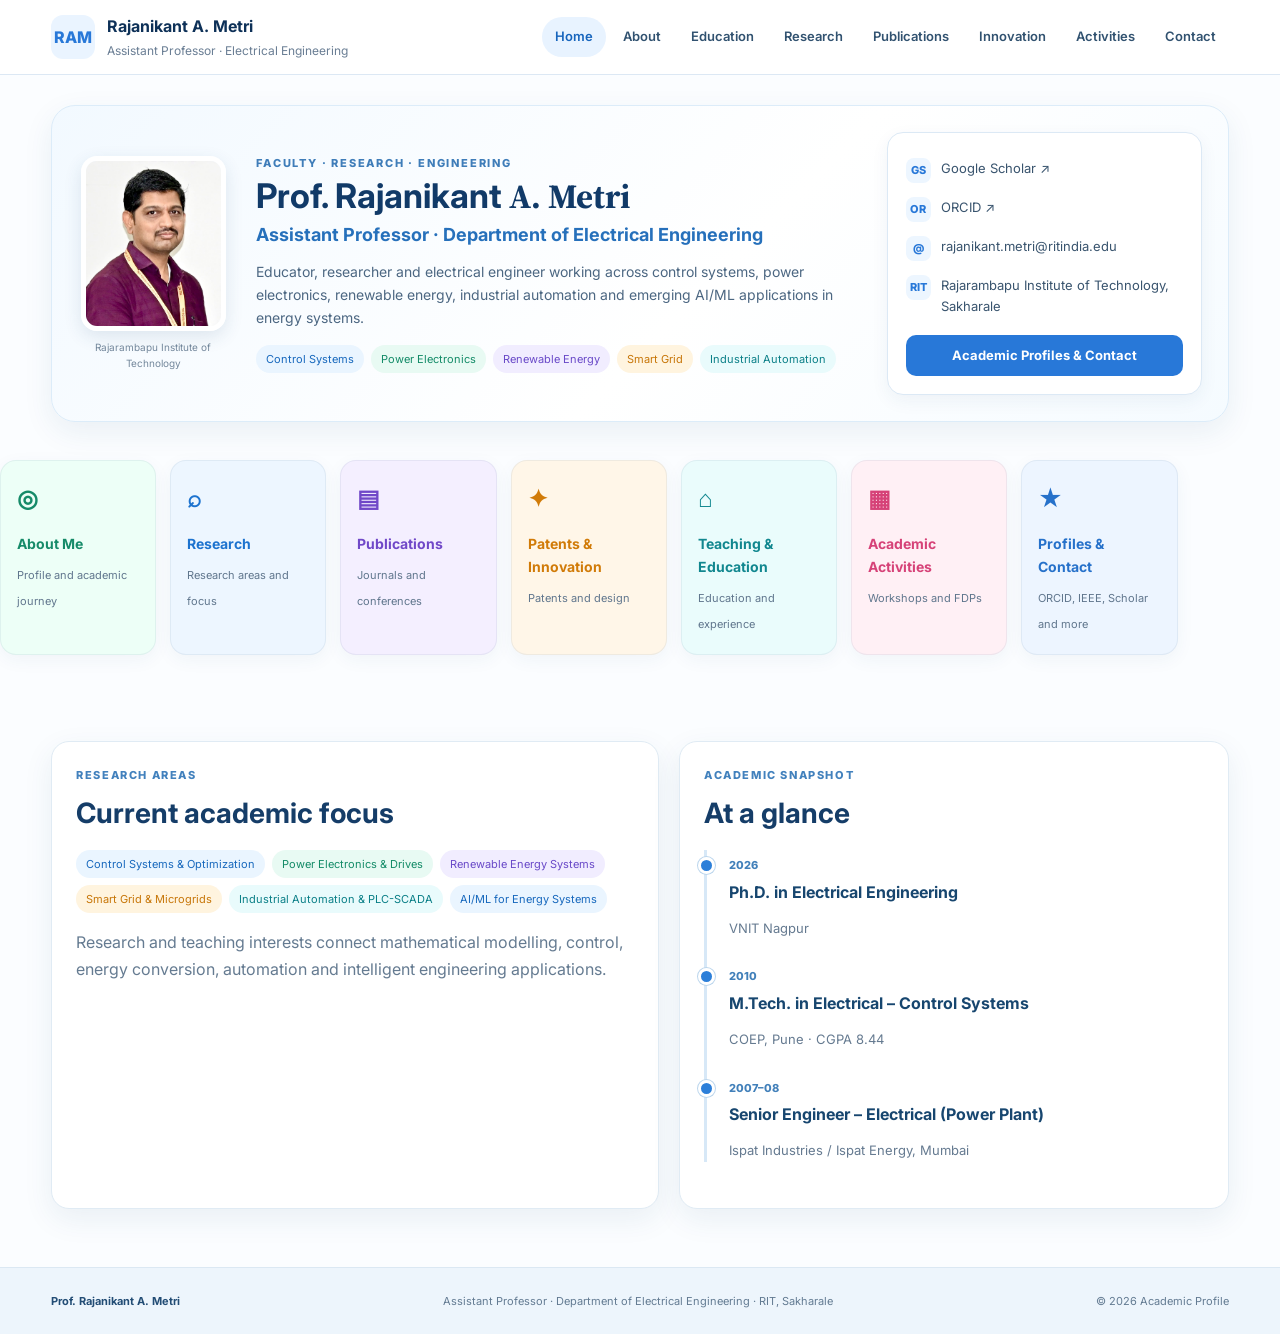
==== commit c5134e30: "Update index.html" ====
--- a/index.html
+++ b/index.html
@@ -3,7 +3,7 @@
 <meta name="description" content="Academic profile of Prof. Rajanikant A. Metri, Assistant Professor, Electrical Engineering, Rajarambapu Institute of Technology.">
 <title>Home | Prof. Rajanikant A. Metri</title><link rel="stylesheet" href="styles.css"></head>
 <body>
-<header><div class="wrap nav"><a class="brand" href="index.html"><span class="brand-mark">RAM</span><span><strong>Prof. Rajanikant A. Metri</strong><small>Assistant Professor · Electrical Engineering</small></span></a><button class="menu" aria-label="Menu">☰</button><nav><a class="active" href="index.html">Home</a>
+<header><div class="wrap nav"><a class="brand" href="index.html"><span class="brand-mark">RAM</span><span><strong>Rajanikant A. Metri</strong><small>Assistant Professor · Electrical Engineering</small></span></a><button class="menu" aria-label="Menu">☰</button><nav><a class="active" href="index.html">Home</a>
 <a href="about.html">About</a>
 <a href="education.html">Education</a>
 <a href="research.html">Research</a>
@@ -42,4 +42,4 @@
 </div></div></section>
 </main>
 <footer><div class="wrap foot"><b>Prof. Rajanikant A. Metri</b><span>Assistant Professor · Department of Electrical Engineering · RIT, Sakharale</span><span>© <span class="year-now"></span> Academic Profile</span></div></footer>
-<script src="script.js"></script></body></html>+<script src="script.js"></script></body></html>
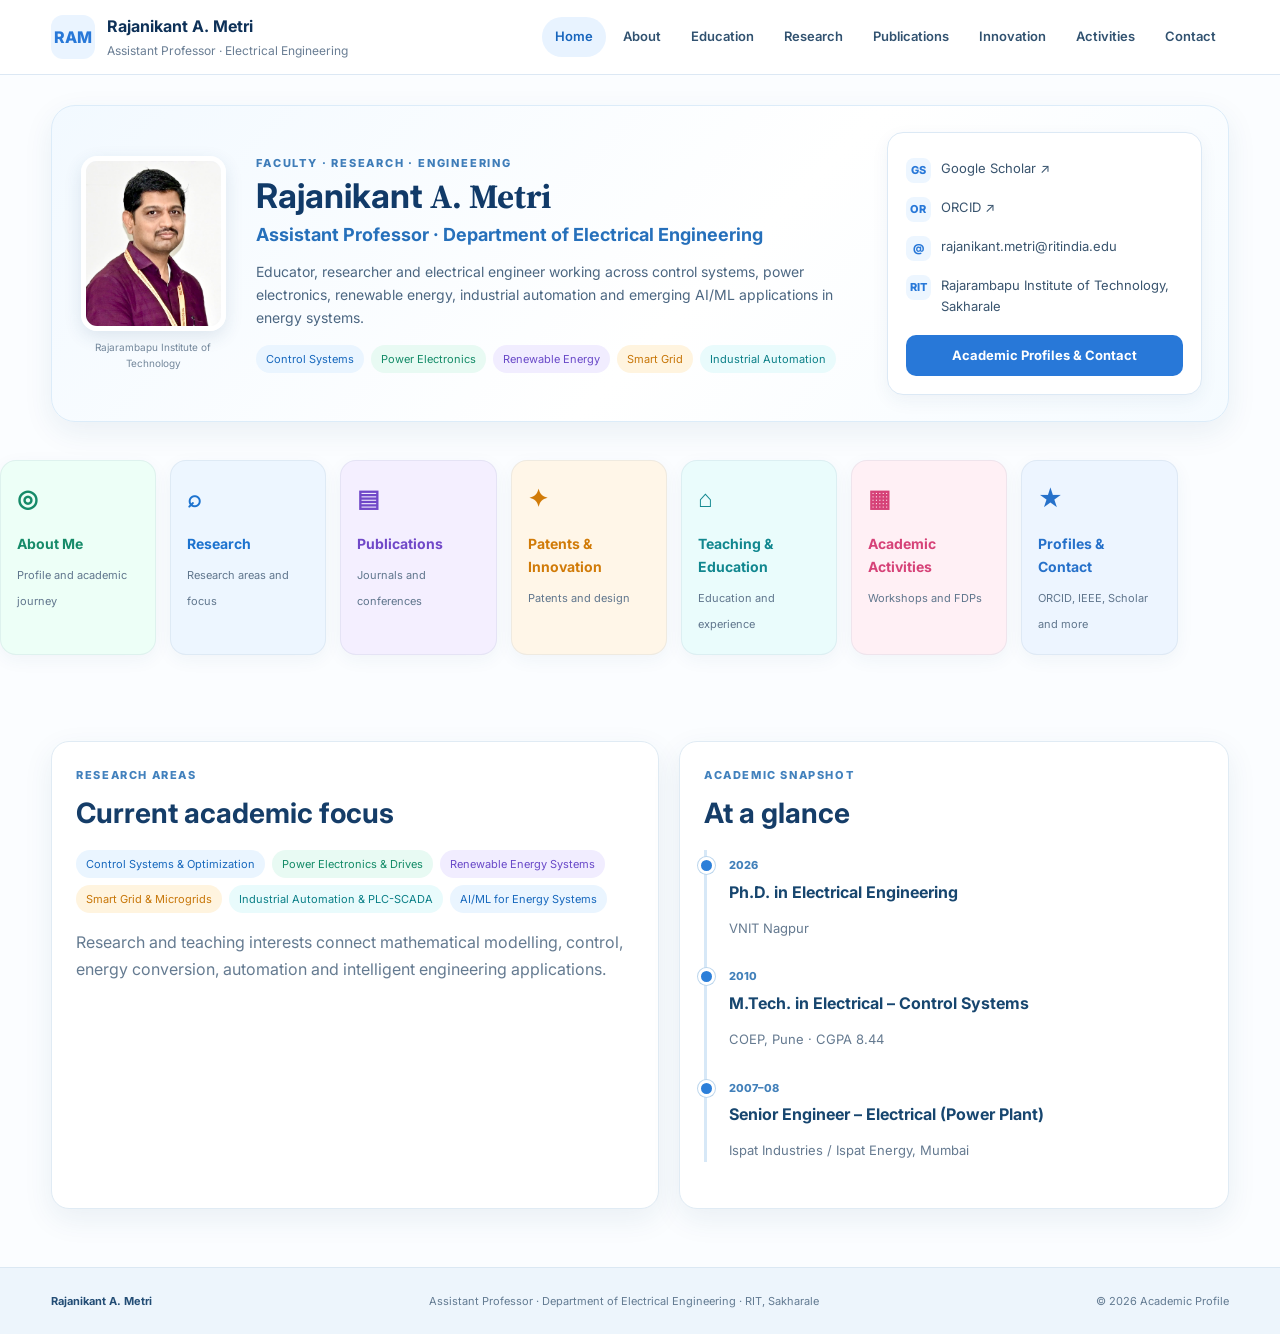
==== commit 46f54ce6: "Remove 'Prof.' prefix from name in index.html" ====
--- a/index.html
+++ b/index.html
@@ -1,7 +1,7 @@
 <!doctype html>
 <html lang="en"><head><meta charset="utf-8"><meta name="viewport" content="width=device-width,initial-scale=1">
-<meta name="description" content="Academic profile of Prof. Rajanikant A. Metri, Assistant Professor, Electrical Engineering, Rajarambapu Institute of Technology.">
-<title>Home | Prof. Rajanikant A. Metri</title><link rel="stylesheet" href="styles.css"></head>
+<meta name="description" content="Academic profile of Dr. Rajanikant A. Metri, Assistant Professor, Electrical Engineering, Rajarambapu Institute of Technology.">
+<title>Home | Rajanikant A. Metri</title><link rel="stylesheet" href="styles.css"></head>
 <body>
 <header><div class="wrap nav"><a class="brand" href="index.html"><span class="brand-mark">RAM</span><span><strong>Rajanikant A. Metri</strong><small>Assistant Professor · Electrical Engineering</small></span></a><button class="menu" aria-label="Menu">☰</button><nav><a class="active" href="index.html">Home</a>
 <a href="about.html">About</a>
@@ -13,8 +13,8 @@
 <a href="contact.html">Contact</a></nav></div></header>
 <main>
 <section class="hero"><div class="wrap hero-panel"><div class="hero-grid">
-<div class="portrait"><img src="assets/RAM_Pic.jpeg" alt="Prof. Rajanikant A. Metri"><small>Rajarambapu Institute of Technology</small></div>
-<div><div class="kicker">FACULTY · RESEARCH · ENGINEERING</div><h1>Prof. Rajanikant <em>A. Metri</em></h1><h2>Assistant Professor · Department of Electrical Engineering</h2>
+<div class="portrait"><img src="assets/RAM_Pic.jpeg" alt=" Rajanikant A. Metri"><small>Rajarambapu Institute of Technology</small></div>
+<div><div class="kicker">FACULTY · RESEARCH · ENGINEERING</div><h1> Rajanikant <em>A. Metri</em></h1><h2>Assistant Professor · Department of Electrical Engineering</h2>
 <p>Educator, researcher and electrical engineer working across control systems, power electronics, renewable energy, industrial automation and emerging AI/ML applications in energy systems.</p>
 <div class="chips"><span class="chip">Control Systems</span><span class="chip g">Power Electronics</span><span class="chip p">Renewable Energy</span><span class="chip o">Smart Grid</span><span class="chip t">Industrial Automation</span></div></div>
 <div class="hero-side"><div class="row"><span class="ico">GS</span><a href="https://scholar.google.com/citations?user=2KTqIJsAAAAJ&hl=en&authuser=1" target="_blank">Google Scholar ↗</a></div>
@@ -41,5 +41,5 @@
 </div></div>
 </div></div></section>
 </main>
-<footer><div class="wrap foot"><b>Prof. Rajanikant A. Metri</b><span>Assistant Professor · Department of Electrical Engineering · RIT, Sakharale</span><span>© <span class="year-now"></span> Academic Profile</span></div></footer>
+<footer><div class="wrap foot"><b> Rajanikant A. Metri</b><span>Assistant Professor · Department of Electrical Engineering · RIT, Sakharale</span><span>© <span class="year-now"></span> Academic Profile</span></div></footer>
 <script src="script.js"></script></body></html>
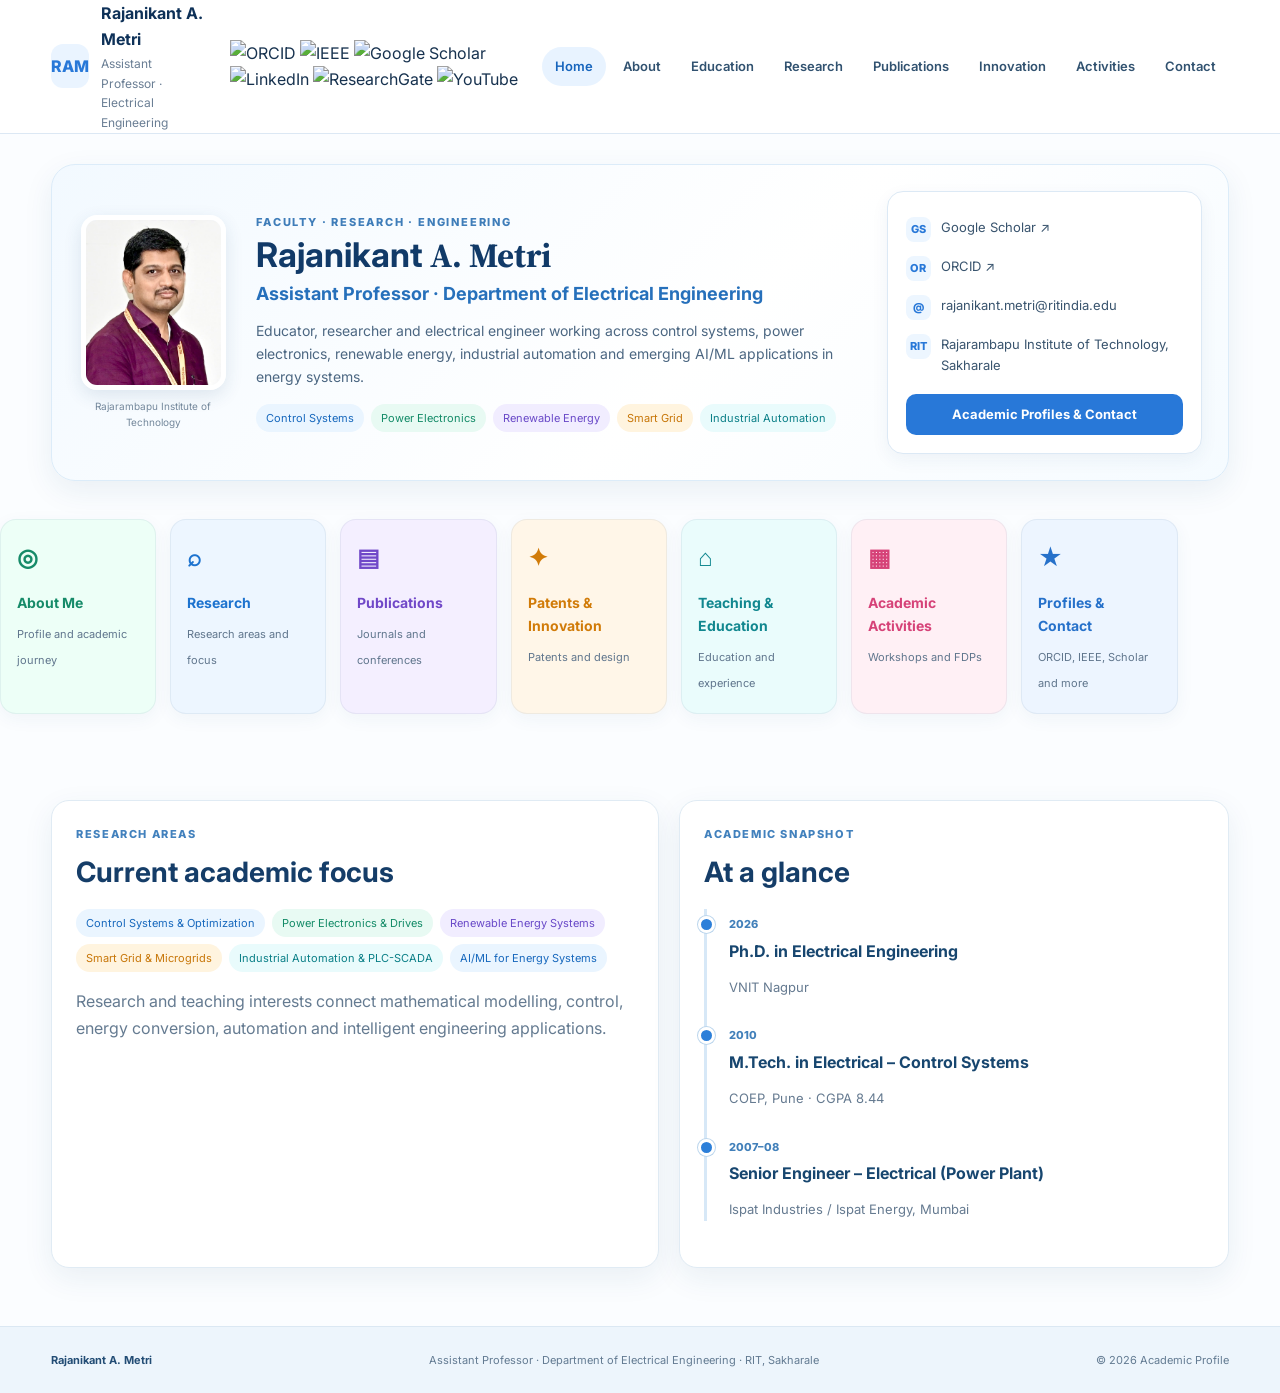
==== commit 86374192: "Add files via upload" ====
--- a/index.html
+++ b/index.html
@@ -1,9 +1,18 @@
 <!doctype html>
 <html lang="en"><head><meta charset="utf-8"><meta name="viewport" content="width=device-width,initial-scale=1">
-<meta name="description" content="Academic profile of Dr. Rajanikant A. Metri, Assistant Professor, Electrical Engineering, Rajarambapu Institute of Technology.">
+<meta name="description" content="Academic profile of Rajanikant A. Metri, Assistant Professor, Electrical Engineering, Rajarambapu Institute of Technology.">
 <title>Home | Rajanikant A. Metri</title><link rel="stylesheet" href="styles.css"></head>
 <body>
-<header><div class="wrap nav"><a class="brand" href="index.html"><span class="brand-mark">RAM</span><span><strong>Rajanikant A. Metri</strong><small>Assistant Professor · Electrical Engineering</small></span></a><button class="menu" aria-label="Menu">☰</button><nav><a class="active" href="index.html">Home</a>
+<header><div class="wrap nav"><a class="brand" href="index.html"><span class="brand-mark">RAM</span><span><strong>Rajanikant A. Metri</strong><small>Assistant Professor · Electrical Engineering</small></span></a><button class="menu" aria-label="Menu">☰</button>
+<div class="profile-icons" aria-label="Academic and professional profiles">
+  <a href="https://orcid.org/0000-0002-3814-6115" target="_blank" rel="noopener" title="ORCID"><img src="https://cdn.simpleicons.org/orcid/70B946" alt="ORCID"></a>
+  <a href="https://ieeexplore.ieee.org/author/37086251293" target="_blank" rel="noopener" title="IEEE Author"><img src="https://cdn.simpleicons.org/ieee/12365F" alt="IEEE"></a>
+  <a href="https://scholar.google.com/citations?user=2KTqIJsAAAAJ&hl=en&authuser=1" target="_blank" rel="noopener" title="Google Scholar"><img src="https://cdn.simpleicons.org/googlescholar/4285F4" alt="Google Scholar"></a>
+  <a href="https://www.linkedin.com/in/rajanikant-metri-86b64216/" target="_blank" rel="noopener" title="LinkedIn"><img src="https://cdn.simpleicons.org/linkedin/0A66C2" alt="LinkedIn"></a>
+  <a href="https://www.researchgate.net/profile/Rajani-Metri" target="_blank" rel="noopener" title="ResearchGate"><img src="https://cdn.simpleicons.org/researchgate/00CCBB" alt="ResearchGate"></a>
+  <a href="https://youtube.com/playlist?list=PLoG-wXx3EYG_6RW-f1VZHhFOPaPgkJc5B&si=xDbpA5NS1IGchBQR" target="_blank" rel="noopener" title="YouTube"><img src="https://cdn.simpleicons.org/youtube/FF0000" alt="YouTube"></a>
+</div>
+<nav><a class="active" href="index.html">Home</a>
 <a href="about.html">About</a>
 <a href="education.html">Education</a>
 <a href="research.html">Research</a>
@@ -13,8 +22,8 @@
 <a href="contact.html">Contact</a></nav></div></header>
 <main>
 <section class="hero"><div class="wrap hero-panel"><div class="hero-grid">
-<div class="portrait"><img src="assets/RAM_Pic.jpeg" alt=" Rajanikant A. Metri"><small>Rajarambapu Institute of Technology</small></div>
-<div><div class="kicker">FACULTY · RESEARCH · ENGINEERING</div><h1> Rajanikant <em>A. Metri</em></h1><h2>Assistant Professor · Department of Electrical Engineering</h2>
+<div class="portrait"><img src="assets/RAM_Pic.jpeg" alt="Rajanikant A. Metri"><small>Rajarambapu Institute of Technology</small></div>
+<div><div class="kicker">FACULTY · RESEARCH · ENGINEERING</div><h1>Rajanikant <em>A. Metri</em></h1><h2>Assistant Professor · Department of Electrical Engineering</h2>
 <p>Educator, researcher and electrical engineer working across control systems, power electronics, renewable energy, industrial automation and emerging AI/ML applications in energy systems.</p>
 <div class="chips"><span class="chip">Control Systems</span><span class="chip g">Power Electronics</span><span class="chip p">Renewable Energy</span><span class="chip o">Smart Grid</span><span class="chip t">Industrial Automation</span></div></div>
 <div class="hero-side"><div class="row"><span class="ico">GS</span><a href="https://scholar.google.com/citations?user=2KTqIJsAAAAJ&hl=en&authuser=1" target="_blank">Google Scholar ↗</a></div>
@@ -41,5 +50,5 @@
 </div></div>
 </div></div></section>
 </main>
-<footer><div class="wrap foot"><b> Rajanikant A. Metri</b><span>Assistant Professor · Department of Electrical Engineering · RIT, Sakharale</span><span>© <span class="year-now"></span> Academic Profile</span></div></footer>
-<script src="script.js"></script></body></html>
+<footer><div class="wrap foot"><b>Rajanikant A. Metri</b><span>Assistant Professor · Department of Electrical Engineering · RIT, Sakharale</span><span>© <span class="year-now"></span> Academic Profile</span></div></footer>
+<script src="script.js"></script></body></html>
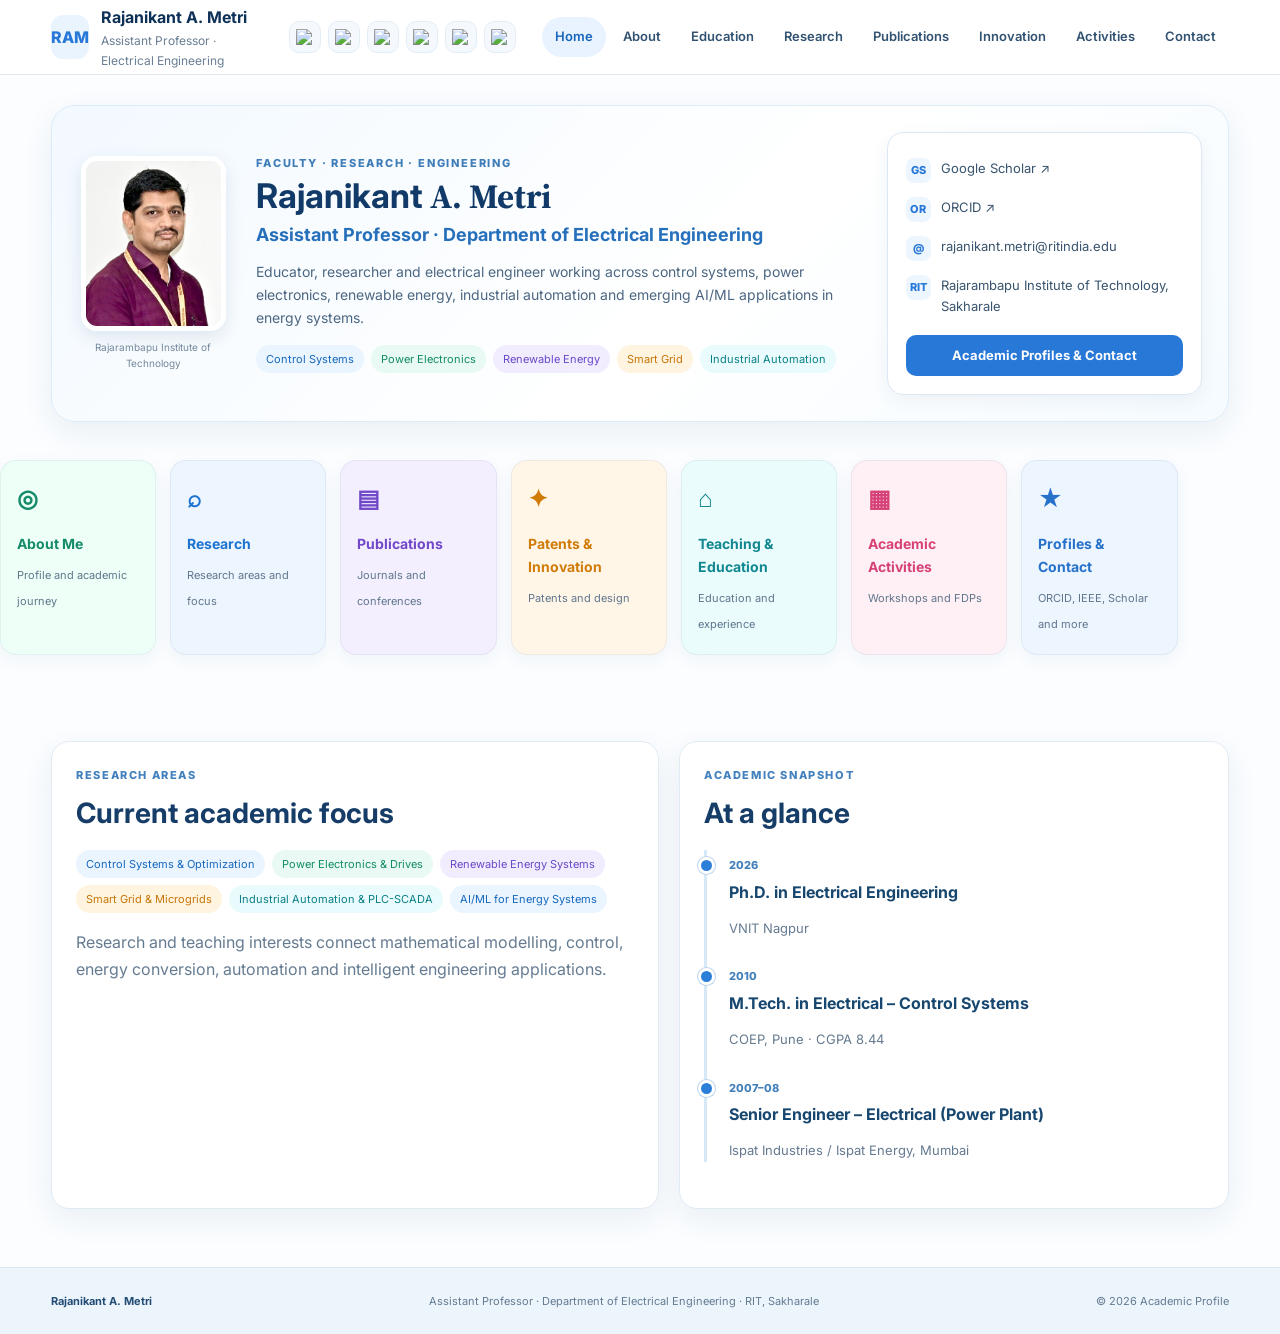
==== commit c763a570: "Add files via upload" ====
--- a/index.html
+++ b/index.html
@@ -1,7 +1,17 @@
 <!doctype html>
 <html lang="en"><head><meta charset="utf-8"><meta name="viewport" content="width=device-width,initial-scale=1">
 <meta name="description" content="Academic profile of Rajanikant A. Metri, Assistant Professor, Electrical Engineering, Rajarambapu Institute of Technology.">
-<title>Home | Rajanikant A. Metri</title><link rel="stylesheet" href="styles.css"></head>
+<title>Home | Rajanikant A. Metri</title><link rel="stylesheet" href="styles.css?v=20260909-final">
+<style>
+/* Final header/profile-icon fix: keep academic profile icons horizontal and compact. */
+.nav{display:flex!important;align-items:center!important;flex-wrap:nowrap!important;}
+.profile-icons{display:flex!important;flex-direction:row!important;flex-wrap:nowrap!important;align-items:center!important;justify-content:flex-end!important;gap:7px!important;flex:0 0 auto!important;margin:0 4px 0 auto!important;}
+.profile-icons a{display:grid!important;place-items:center!important;width:32px!important;height:32px!important;min-width:32px!important;min-height:32px!important;padding:0!important;border-radius:10px!important;}
+.profile-icons img{display:block!important;width:17px!important;height:17px!important;max-width:17px!important;max-height:17px!important;object-fit:contain!important;}
+@media(max-width:1200px){.nav{gap:10px!important}.profile-icons{gap:5px!important}.profile-icons a{width:29px!important;height:29px!important;min-width:29px!important;min-height:29px!important}.profile-icons img{width:16px!important;height:16px!important;max-width:16px!important;max-height:16px!important;}}
+@media(max-width:1000px){.profile-icons{display:none!important;} .nav{flex-wrap:nowrap!important;}}
+</style>
+</head>
 <body>
 <header><div class="wrap nav"><a class="brand" href="index.html"><span class="brand-mark">RAM</span><span><strong>Rajanikant A. Metri</strong><small>Assistant Professor · Electrical Engineering</small></span></a><button class="menu" aria-label="Menu">☰</button>
 <div class="profile-icons" aria-label="Academic and professional profiles">
--- a/styles.css
+++ b/styles.css
@@ -27,3 +27,23 @@
 .btn{display:inline-block;padding:9px 14px;border:1px solid #d5e4f1;border-radius:10px;font-size:12px;font-weight:700;margin-right:6px;background:#fff;color:#2d5a82}.btn.primary{background:#2878d8;color:#fff;border-color:#2878d8}
 @media(max-width:1000px){.hero-grid{grid-template-columns:130px 1fr}.hero-side{grid-column:1/-1}.shortcut-grid{grid-template-columns:repeat(4,1fr)}nav{display:none}.menu{display:block}.grid{grid-template-columns:repeat(2,1fr)}.info-grid,.contact-layout{grid-template-columns:1fr}}
 @media(max-width:650px){.hero-panel{padding:18px}.hero-grid{grid-template-columns:1fr;text-align:center}.portrait{order:-1}.hero p{margin-left:auto;margin-right:auto}.chips{justify-content:center}.shortcut-grid{grid-template-columns:repeat(2,1fr)}.grid{grid-template-columns:1fr}.social-grid{grid-template-columns:1fr}.hero h1{font-size:30px}.section{padding:42px 0}.foot{flex-direction:column}}
+
+/* Recommended refinement: compact profile icon rail */
+.profile-icons{display:flex;flex-direction:row;flex-wrap:nowrap;align-items:center;justify-content:flex-end;gap:7px;margin-left:auto;margin-right:6px;flex:0 0 auto}
+.profile-icons a{width:32px;height:32px;min-width:32px;min-height:32px;border-radius:10px;display:grid;place-items:center;background:#f5f9fd;border:1px solid #e2edf6;transition:.2s}
+.profile-icons a:hover{background:#eaf4ff;transform:translateY(-2px);box-shadow:0 5px 12px rgba(25,75,120,.10)}
+.profile-icons img{width:17px;height:17px;max-width:17px;max-height:17px;display:block;object-fit:contain}
+.filters{display:flex;flex-wrap:wrap;gap:7px;margin-bottom:8px}
+.filters .btn{cursor:pointer}
+.btn.active{background:#e8f3ff;color:#1765bd;border-color:#cfe5f8}
+nav.open{display:flex;flex-direction:column;position:absolute;top:74px;left:0;right:0;background:#fff;border-bottom:1px solid var(--line);padding:12px 4%;box-shadow:0 10px 20px rgba(20,60,100,.08)}
+@media(max-width:1000px){
+ .profile-icons{margin-left:auto}
+}
+@media(max-width:650px){
+ .profile-icons{display:none}
+ .nav{gap:10px}
+ nav.open a{width:100%;text-align:center}
+}
+
+.social-mark img{width:20px;height:20px;display:block}
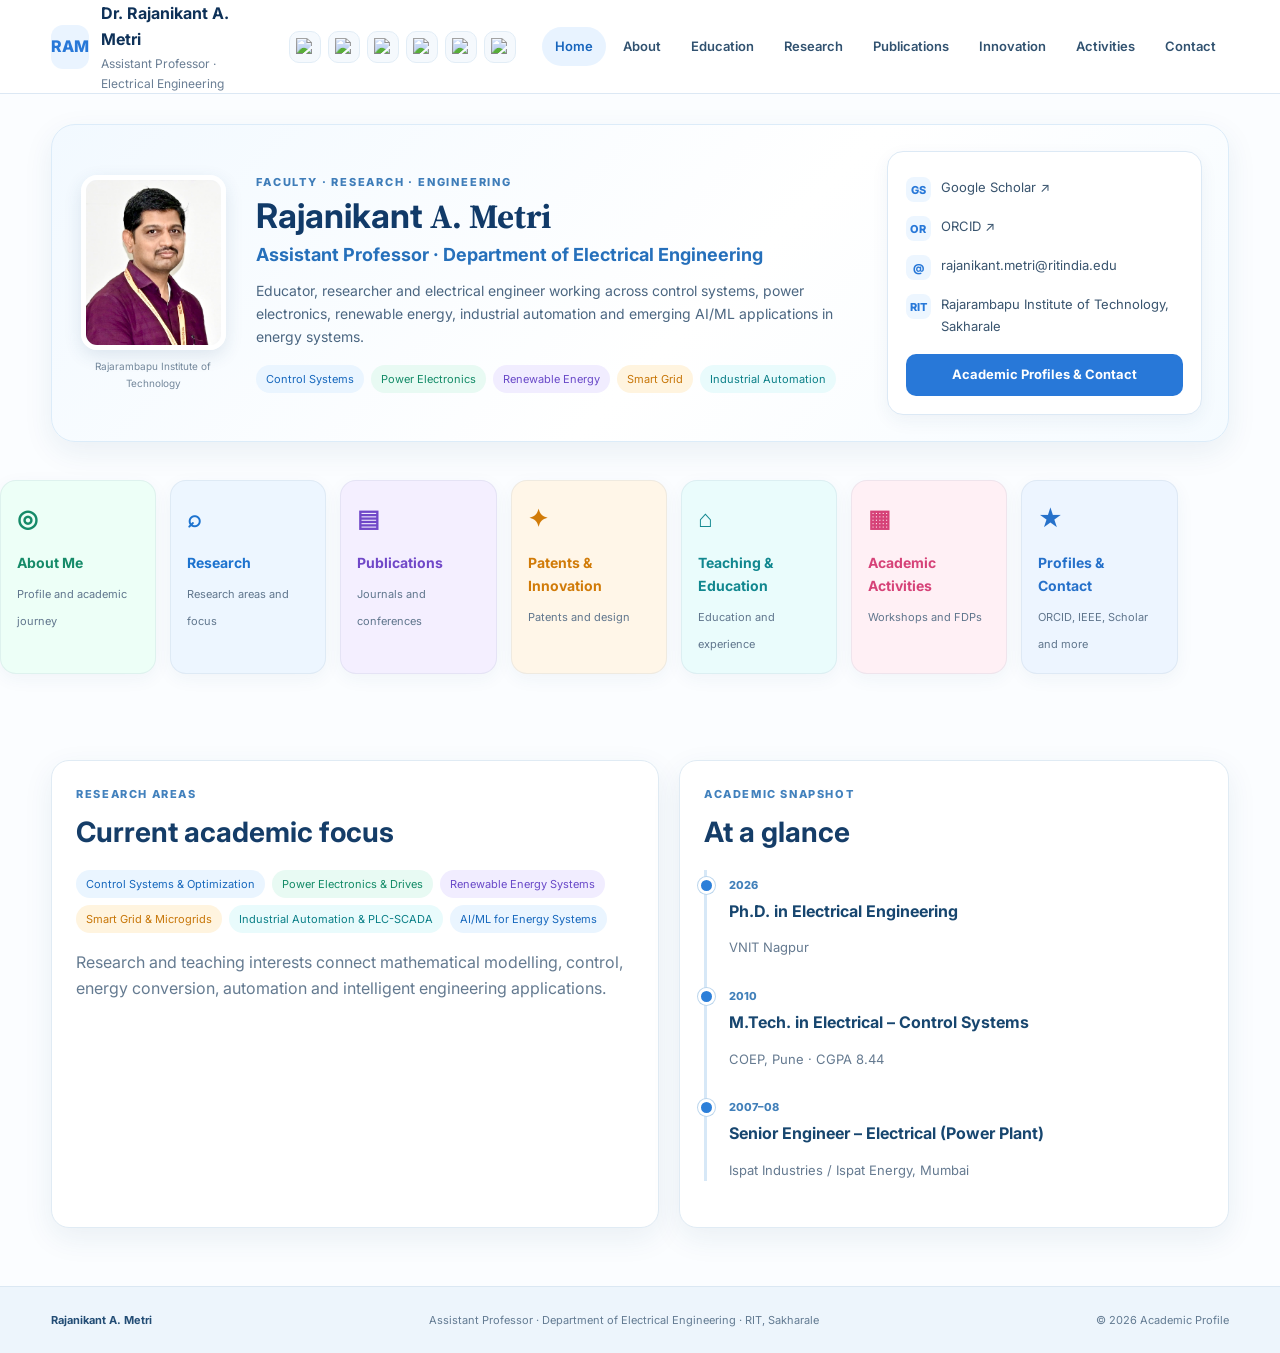
==== commit 3197ed54: "Update header to reflect name change to Dr. Rajanikant A. Metri" ====
--- a/index.html
+++ b/index.html
@@ -13,7 +13,7 @@
 </style>
 </head>
 <body>
-<header><div class="wrap nav"><a class="brand" href="index.html"><span class="brand-mark">RAM</span><span><strong>Rajanikant A. Metri</strong><small>Assistant Professor · Electrical Engineering</small></span></a><button class="menu" aria-label="Menu">☰</button>
+<header><div class="wrap nav"><a class="brand" href="index.html"><span class="brand-mark">RAM</span><span><strong>Dr. Rajanikant A. Metri</strong><small>Assistant Professor · Electrical Engineering</small></span></a><button class="menu" aria-label="Menu">☰</button>
 <div class="profile-icons" aria-label="Academic and professional profiles">
   <a href="https://orcid.org/0000-0002-3814-6115" target="_blank" rel="noopener" title="ORCID"><img src="https://cdn.simpleicons.org/orcid/70B946" alt="ORCID"></a>
   <a href="https://ieeexplore.ieee.org/author/37086251293" target="_blank" rel="noopener" title="IEEE Author"><img src="https://cdn.simpleicons.org/ieee/12365F" alt="IEEE"></a>
@@ -61,4 +61,4 @@
 </div></div></section>
 </main>
 <footer><div class="wrap foot"><b>Rajanikant A. Metri</b><span>Assistant Professor · Department of Electrical Engineering · RIT, Sakharale</span><span>© <span class="year-now"></span> Academic Profile</span></div></footer>
-<script src="script.js"></script></body></html>+<script src="script.js"></script></body></html>
